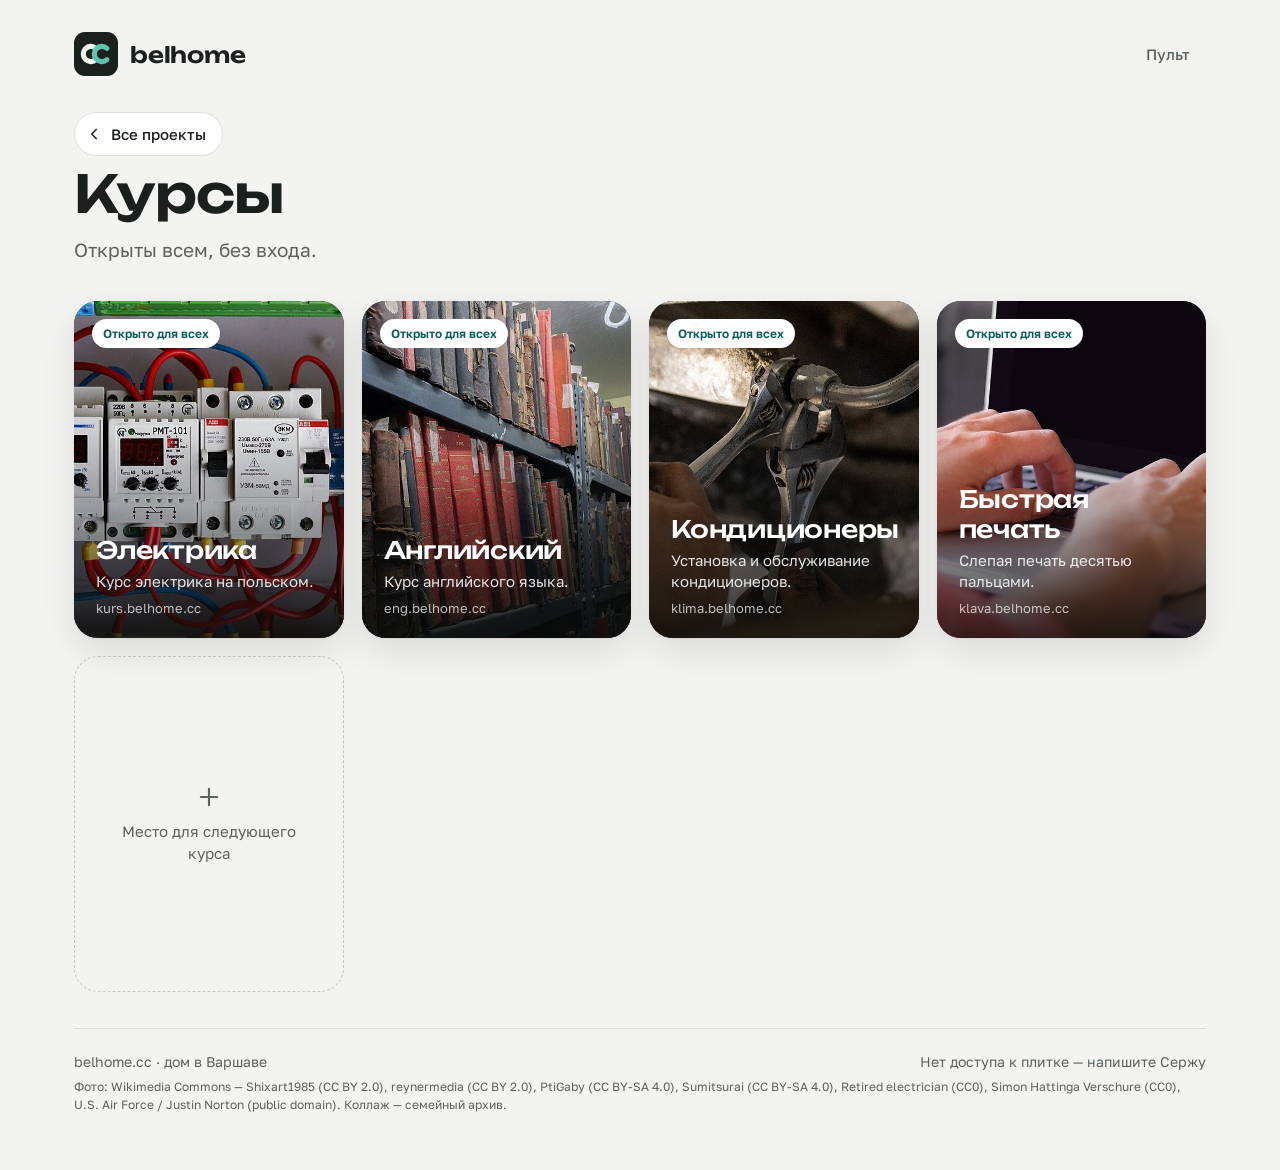
==== kursy/index.html @ 3d0e3e04 "Обновление belhome.cc из ~/infra" ====
<!doctype html><html lang="ru"><head><meta charset="utf-8"><meta name="viewport" content="width=device-width,initial-scale=1"><title>Курсы — belhome.cc</title><meta name="theme-color" content="#F3F4F1"><link rel="icon" href="../assets/brand/mark.svg" type="image/svg+xml"><link rel="icon" href="../assets/brand/favicon.ico" sizes="48x48"><link rel="apple-touch-icon" href="../assets/brand/apple-touch-icon.png"><link rel="manifest" href="../site.webmanifest"><meta name="description" content="Домашний сайт: Домовой, умный дом, курсы, семейная стена и мастерская — в одном месте."><meta property="og:type" content="website"><meta property="og:site_name" content="belhome"><meta property="og:title" content="Курсы — belhome.cc"><meta property="og:description" content="Домашний сайт: Домовой, умный дом, курсы, семейная стена и мастерская — в одном месте."><meta property="og:url" content="https://belhome.cc/kursy/"><meta property="og:locale" content="ru_RU"><meta property="og:image" content="https://belhome.cc/assets/brand/og-image.jpg"><meta property="og:image:width" content="1200"><meta property="og:image:height" content="630"><meta name="twitter:card" content="summary_large_image"><meta name="apple-mobile-web-app-title" content="belhome"><link rel="canonical" href="https://belhome.cc/kursy/"><link rel="preconnect" href="https://fonts.googleapis.com"><link rel="preconnect" href="https://fonts.gstatic.com" crossorigin><link href="https://fonts.googleapis.com/css2?family=Golos+Text:wght@400;500;600&amp;family=Unbounded:wght@500;600&amp;display=swap" rel="stylesheet"><link rel="stylesheet" href="../assets/site.css"></head><body><div class="wrap"><header class="top"><a class="brand" href="../"><svg width="44" height="44" viewBox="0 0 64 64" aria-hidden="true"><rect width="64" height="64" rx="16" fill="#1B1F1D"/><path d="M31.86 23.83 A11 11 0 1 0 31.86 40.17" fill="none" stroke="#F3F4F1" stroke-width="7.5" stroke-linecap="round"/><path d="M47.86 23.83 A11 11 0 1 0 47.86 40.17" fill="none" stroke="#5FC4AE" stroke-width="7.5" stroke-linecap="round"/></svg><span>belhome</span></a><div class="actions"><a class="ghost" href="https://home.belhome.cc">Пульт</a></div></header><section class="hero"><a class="back" href="../"><svg width="18" height="18" viewBox="0 0 24 24" fill="none" stroke="currentColor" stroke-width="2" stroke-linecap="round" stroke-linejoin="round" aria-hidden="true"><path d="M15 18l-6-6 6-6"></path></svg> Все проекты</a><h1>Курсы</h1><p class="lead">Открыты всем, без входа.</p></section><section class="grid"><a class="tile" href="https://kurs.belhome.cc"><img src="../assets/photos/electric.jpg" alt="" loading="lazy"><span class="scrim" aria-hidden="true"></span><span class="pill open">Открыто для всех</span><span class="cap"><span class="n">Электрика</span><span class="d">Курс электрика на польском.</span><span class="u">kurs.belhome.cc</span></span></a><a class="tile" href="https://eng.belhome.cc"><img src="../assets/photos/english.jpg" alt="" loading="lazy"><span class="scrim" aria-hidden="true"></span><span class="pill open">Открыто для всех</span><span class="cap"><span class="n">Английский</span><span class="d">Курс английского языка.</span><span class="u">eng.belhome.cc</span></span></a><a class="tile" href="https://klima.belhome.cc"><img src="../assets/photos/aircon.jpg" alt="" loading="lazy"><span class="scrim" aria-hidden="true"></span><span class="pill open">Открыто для всех</span><span class="cap"><span class="n">Кондиционеры</span><span class="d">Установка и обслуживание кондиционеров.</span><span class="u">klima.belhome.cc</span></span></a><a class="tile" href="https://klava.belhome.cc"><img src="../assets/photos/typing.jpg" alt="" loading="lazy"><span class="scrim" aria-hidden="true"></span><span class="pill open">Открыто для всех</span><span class="cap"><span class="n">Быстрая печать</span><span class="d">Слепая печать десятью пальцами.</span><span class="u">klava.belhome.cc</span></span></a><div class="empty"><svg width="28" height="28" viewBox="0 0 24 24" fill="none" stroke="currentColor" stroke-width="1.8" stroke-linecap="round" aria-hidden="true"><path d="M12 5v14M5 12h14"></path></svg><span>Место для следующего курса</span></div></section><footer><div class="row"><span>belhome.cc · дом в Варшаве</span><span>Нет доступа к плитке — напишите Сержу</span></div><small>Фото: Wikimedia Commons — Shixart1985 (CC BY 2.0), reynermedia (CC BY 2.0), PtiGaby (CC BY-SA 4.0), Sumitsurai (CC BY-SA 4.0), Retired electrician (CC0), Simon Hattinga Verschure (CC0), U.S. Air Force / Justin Norton (public domain). Коллаж — семейный архив.</small></footer></div></body></html>
---- assets/site.css ----
*{box-sizing:border-box}
html{-webkit-text-size-adjust:100%}
body{margin:0;background:#F3F4F1;color:#1B1F1D;font-family:'Golos Text',system-ui,sans-serif;-webkit-font-smoothing:antialiased}
a{color:#0F6E68}a:hover{color:#0A4F4B}
.wrap{max-width:1180px;margin:0 auto;padding:32px 24px 56px;display:flex;flex-direction:column;gap:36px}
.top{display:flex;flex-wrap:wrap;align-items:center;justify-content:space-between;gap:16px}
.brand{display:flex;align-items:center;gap:12px;text-decoration:none;color:#1B1F1D}
.brand svg{display:block;flex:none}
.brand span{font:600 22px Unbounded,sans-serif;letter-spacing:-.01em}
.actions{display:flex;flex-wrap:wrap;align-items:center;gap:12px}
.ghost{min-height:44px;display:inline-flex;align-items:center;padding:0 16px;border-radius:999px;color:#5B625E;text-decoration:none;font-weight:500;font-size:15px}
.solid{min-height:44px;display:inline-flex;align-items:center;gap:10px;padding:0 20px;border-radius:999px;background:#1B1F1D;color:#fff;text-decoration:none;font-weight:500;font-size:15px}
.solid:hover{color:#fff;background:#2c322f}
.hero{display:flex;flex-direction:column;gap:10px;max-width:760px}
h1{margin:0 0 4px;font:600 clamp(32px,5vw,52px)/1.08 Unbounded,sans-serif;letter-spacing:-.02em}
.lead{margin:0;font-size:19px;line-height:1.5;color:#5B625E;text-wrap:balance}
.sub{margin:0;font-size:16px;line-height:1.5;color:#5B625E;text-wrap:balance}
.chips{display:flex;flex-wrap:wrap;gap:8px}
.chip{min-height:44px;padding:0 18px;border-radius:999px;font:500 15px 'Golos Text',sans-serif;cursor:pointer;background:#fff;color:#1B1F1D;border:1px solid #DDE0DA}
.chip[aria-pressed=true]{background:#1B1F1D;color:#fff;border-color:#1B1F1D}
.back{align-self:flex-start;min-height:44px;display:inline-flex;align-items:center;gap:8px;padding:0 16px 0 10px;border-radius:999px;background:#fff;border:1px solid #DDE0DA;color:#1B1F1D;font:500 15px 'Golos Text',sans-serif;text-decoration:none}
.grid{display:grid;grid-template-columns:repeat(auto-fill,minmax(260px,1fr));gap:18px}
.tile{position:relative;display:block;aspect-ratio:4/5;border-radius:24px;overflow:hidden;text-decoration:none;background:#1B1F1D;color:#fff;box-shadow:0 1px 2px rgba(27,31,29,.06),0 14px 34px rgba(27,31,29,.10);transition:transform .18s ease,box-shadow .18s ease}
.tile:hover{transform:translateY(-3px);box-shadow:0 2px 4px rgba(27,31,29,.08),0 20px 44px rgba(27,31,29,.16);color:#fff}
.tile:focus-visible{outline:3px solid #0F6E68;outline-offset:3px}
.tile img{position:absolute;inset:0;width:100%;height:100%;object-fit:cover}
.tile .scrim{position:absolute;inset:0;background:linear-gradient(180deg,rgba(10,12,11,0) 38%,rgba(10,12,11,.82) 100%)}
.pill{position:absolute;top:18px;left:18px;font-size:12px;font-weight:600;padding:7px 11px;border-radius:999px;white-space:nowrap}
.pill.open{background:#fff;color:#0B5A55}
.pill.google{background:rgba(20,22,21,.72);color:#fff;border:1px solid rgba(255,255,255,.28)}
.pill.own{background:rgba(20,22,21,.72);color:#fff;border:1px solid rgba(255,255,255,.28)}
.pill.home{background:#F6EAD9;color:#7A3E06}
.pill.soon{background:#F2EADB;color:#4A3F2E}
.cap{position:absolute;left:22px;right:22px;bottom:22px;display:flex;flex-direction:column;gap:6px}
.cap .n{font:500 24px Unbounded,sans-serif;letter-spacing:-.01em}
.cap .d{font-size:15px;line-height:1.4;color:rgba(255,255,255,.88)}
.cap .u{font-size:13px;color:rgba(255,255,255,.72);margin-top:2px}
.cap .c{align-self:flex-start;margin-top:8px;display:inline-flex;align-items:center;gap:6px;padding:7px 12px;border-radius:999px;background:rgba(255,255,255,.16);border:1px solid rgba(255,255,255,.35);font-size:13px;font-weight:500}
.empty{aspect-ratio:4/5;border-radius:24px;border:1.5px dashed #C2C7BF;display:flex;flex-direction:column;align-items:center;justify-content:center;gap:10px;padding:24px;text-align:center;color:#5B625E;font-size:15px;line-height:1.45}
.tile[hidden],.empty[hidden]{display:none}
footer{display:flex;flex-direction:column;gap:8px;padding-top:24px;border-top:1px solid #DDE0DA;color:#5B625E;font-size:14px}
footer .row{display:flex;flex-wrap:wrap;justify-content:space-between;gap:12px}
footer small{font-size:12px;line-height:1.5}
@media (prefers-reduced-motion:reduce){.tile{transition:none}.tile:hover{transform:none}}
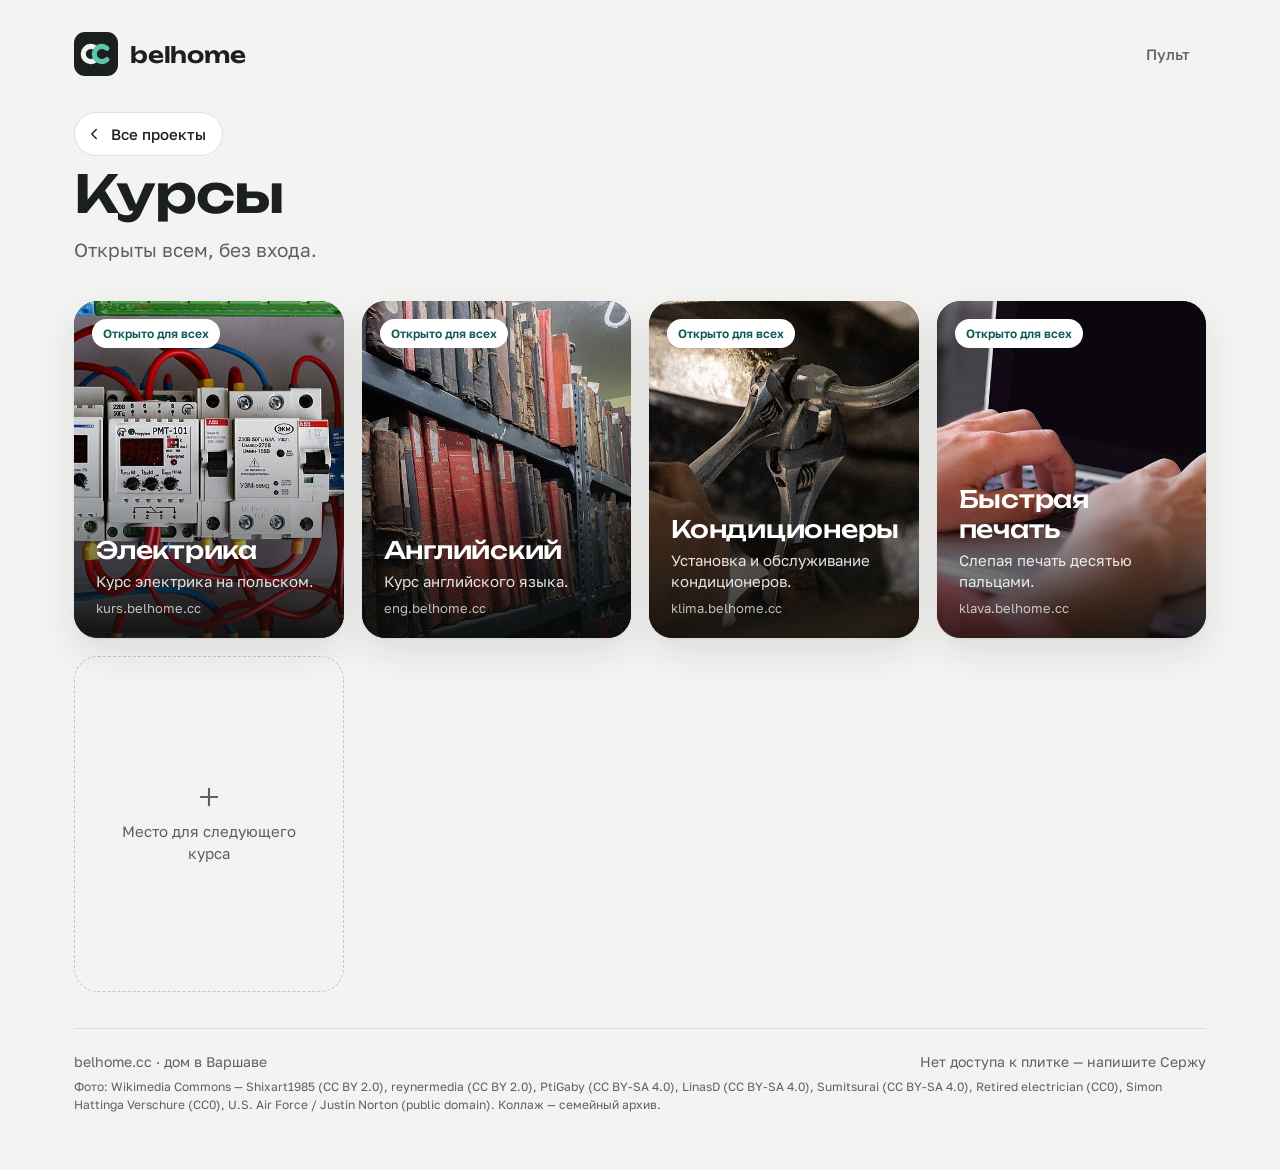
==== commit ea09f2c1: "Обновление belhome.cc из ~/infra" ====
--- a/kursy/index.html
+++ b/kursy/index.html
@@ -1 +1 @@
-<!doctype html><html lang="ru"><head><meta charset="utf-8"><meta name="viewport" content="width=device-width,initial-scale=1"><title>Курсы — belhome.cc</title><meta name="theme-color" content="#F3F4F1"><link rel="icon" href="../assets/brand/mark.svg" type="image/svg+xml"><link rel="icon" href="../assets/brand/favicon.ico" sizes="48x48"><link rel="apple-touch-icon" href="../assets/brand/apple-touch-icon.png"><link rel="manifest" href="../site.webmanifest"><meta name="description" content="Домашний сайт: Домовой, умный дом, курсы, семейная стена и мастерская — в одном месте."><meta property="og:type" content="website"><meta property="og:site_name" content="belhome"><meta property="og:title" content="Курсы — belhome.cc"><meta property="og:description" content="Домашний сайт: Домовой, умный дом, курсы, семейная стена и мастерская — в одном месте."><meta property="og:url" content="https://belhome.cc/kursy/"><meta property="og:locale" content="ru_RU"><meta property="og:image" content="https://belhome.cc/assets/brand/og-image.jpg"><meta property="og:image:width" content="1200"><meta property="og:image:height" content="630"><meta name="twitter:card" content="summary_large_image"><meta name="apple-mobile-web-app-title" content="belhome"><link rel="canonical" href="https://belhome.cc/kursy/"><link rel="preconnect" href="https://fonts.googleapis.com"><link rel="preconnect" href="https://fonts.gstatic.com" crossorigin><link href="https://fonts.googleapis.com/css2?family=Golos+Text:wght@400;500;600&amp;family=Unbounded:wght@500;600&amp;display=swap" rel="stylesheet"><link rel="stylesheet" href="../assets/site.css"></head><body><div class="wrap"><header class="top"><a class="brand" href="../"><svg width="44" height="44" viewBox="0 0 64 64" aria-hidden="true"><rect width="64" height="64" rx="16" fill="#1B1F1D"/><path d="M31.86 23.83 A11 11 0 1 0 31.86 40.17" fill="none" stroke="#F3F4F1" stroke-width="7.5" stroke-linecap="round"/><path d="M47.86 23.83 A11 11 0 1 0 47.86 40.17" fill="none" stroke="#5FC4AE" stroke-width="7.5" stroke-linecap="round"/></svg><span>belhome</span></a><div class="actions"><a class="ghost" href="https://home.belhome.cc">Пульт</a></div></header><section class="hero"><a class="back" href="../"><svg width="18" height="18" viewBox="0 0 24 24" fill="none" stroke="currentColor" stroke-width="2" stroke-linecap="round" stroke-linejoin="round" aria-hidden="true"><path d="M15 18l-6-6 6-6"></path></svg> Все проекты</a><h1>Курсы</h1><p class="lead">Открыты всем, без входа.</p></section><section class="grid"><a class="tile" href="https://kurs.belhome.cc"><img src="../assets/photos/electric.jpg" alt="" loading="lazy"><span class="scrim" aria-hidden="true"></span><span class="pill open">Открыто для всех</span><span class="cap"><span class="n">Электрика</span><span class="d">Курс электрика на польском.</span><span class="u">kurs.belhome.cc</span></span></a><a class="tile" href="https://eng.belhome.cc"><img src="../assets/photos/english.jpg" alt="" loading="lazy"><span class="scrim" aria-hidden="true"></span><span class="pill open">Открыто для всех</span><span class="cap"><span class="n">Английский</span><span class="d">Курс английского языка.</span><span class="u">eng.belhome.cc</span></span></a><a class="tile" href="https://klima.belhome.cc"><img src="../assets/photos/aircon.jpg" alt="" loading="lazy"><span class="scrim" aria-hidden="true"></span><span class="pill open">Открыто для всех</span><span class="cap"><span class="n">Кондиционеры</span><span class="d">Установка и обслуживание кондиционеров.</span><span class="u">klima.belhome.cc</span></span></a><a class="tile" href="https://klava.belhome.cc"><img src="../assets/photos/typing.jpg" alt="" loading="lazy"><span class="scrim" aria-hidden="true"></span><span class="pill open">Открыто для всех</span><span class="cap"><span class="n">Быстрая печать</span><span class="d">Слепая печать десятью пальцами.</span><span class="u">klava.belhome.cc</span></span></a><div class="empty"><svg width="28" height="28" viewBox="0 0 24 24" fill="none" stroke="currentColor" stroke-width="1.8" stroke-linecap="round" aria-hidden="true"><path d="M12 5v14M5 12h14"></path></svg><span>Место для следующего курса</span></div></section><footer><div class="row"><span>belhome.cc · дом в Варшаве</span><span>Нет доступа к плитке — напишите Сержу</span></div><small>Фото: Wikimedia Commons — Shixart1985 (CC BY 2.0), reynermedia (CC BY 2.0), PtiGaby (CC BY-SA 4.0), Sumitsurai (CC BY-SA 4.0), Retired electrician (CC0), Simon Hattinga Verschure (CC0), U.S. Air Force / Justin Norton (public domain). Коллаж — семейный архив.</small></footer></div></body></html>+<!doctype html><html lang="ru"><head><meta charset="utf-8"><meta name="viewport" content="width=device-width,initial-scale=1"><title>Курсы — belhome.cc</title><meta name="theme-color" content="#F3F4F1"><link rel="icon" href="../assets/brand/mark.svg" type="image/svg+xml"><link rel="icon" href="../assets/brand/favicon.ico" sizes="48x48"><link rel="apple-touch-icon" href="../assets/brand/apple-touch-icon.png"><link rel="manifest" href="../site.webmanifest"><meta name="description" content="Домашний сайт: Домовой, умный дом, курсы, семейная стена и мастерская — в одном месте."><meta property="og:type" content="website"><meta property="og:site_name" content="belhome"><meta property="og:title" content="Курсы — belhome.cc"><meta property="og:description" content="Домашний сайт: Домовой, умный дом, курсы, семейная стена и мастерская — в одном месте."><meta property="og:url" content="https://belhome.cc/kursy/"><meta property="og:locale" content="ru_RU"><meta property="og:image" content="https://belhome.cc/assets/brand/og-image.jpg"><meta property="og:image:width" content="1200"><meta property="og:image:height" content="630"><meta name="twitter:card" content="summary_large_image"><meta name="apple-mobile-web-app-title" content="belhome"><link rel="canonical" href="https://belhome.cc/kursy/"><link rel="preconnect" href="https://fonts.googleapis.com"><link rel="preconnect" href="https://fonts.gstatic.com" crossorigin><link href="https://fonts.googleapis.com/css2?family=Golos+Text:wght@400;500;600&amp;family=Unbounded:wght@500;600&amp;display=swap" rel="stylesheet"><link rel="stylesheet" href="../assets/site.css"></head><body><div class="wrap"><header class="top"><a class="brand" href="../"><svg width="44" height="44" viewBox="0 0 64 64" aria-hidden="true"><rect width="64" height="64" rx="16" fill="#1B1F1D"/><path d="M31.86 23.83 A11 11 0 1 0 31.86 40.17" fill="none" stroke="#F3F4F1" stroke-width="7.5" stroke-linecap="round"/><path d="M47.86 23.83 A11 11 0 1 0 47.86 40.17" fill="none" stroke="#5FC4AE" stroke-width="7.5" stroke-linecap="round"/></svg><span>belhome</span></a><div class="actions"><a class="ghost" href="https://home.belhome.cc">Пульт</a></div></header><section class="hero"><a class="back" href="../"><svg width="18" height="18" viewBox="0 0 24 24" fill="none" stroke="currentColor" stroke-width="2" stroke-linecap="round" stroke-linejoin="round" aria-hidden="true"><path d="M15 18l-6-6 6-6"></path></svg> Все проекты</a><h1>Курсы</h1><p class="lead">Открыты всем, без входа.</p></section><section class="grid"><a class="tile" href="https://kurs.belhome.cc"><img src="../assets/photos/electric.jpg" alt="" loading="lazy"><span class="scrim" aria-hidden="true"></span><span class="pill open">Открыто для всех</span><span class="cap"><span class="n">Электрика</span><span class="d">Курс электрика на польском.</span><span class="u">kurs.belhome.cc</span></span></a><a class="tile" href="https://eng.belhome.cc"><img src="../assets/photos/english.jpg" alt="" loading="lazy"><span class="scrim" aria-hidden="true"></span><span class="pill open">Открыто для всех</span><span class="cap"><span class="n">Английский</span><span class="d">Курс английского языка.</span><span class="u">eng.belhome.cc</span></span></a><a class="tile" href="https://klima.belhome.cc"><img src="../assets/photos/aircon.jpg" alt="" loading="lazy"><span class="scrim" aria-hidden="true"></span><span class="pill open">Открыто для всех</span><span class="cap"><span class="n">Кондиционеры</span><span class="d">Установка и обслуживание кондиционеров.</span><span class="u">klima.belhome.cc</span></span></a><a class="tile" href="https://klava.belhome.cc"><img src="../assets/photos/typing.jpg" alt="" loading="lazy"><span class="scrim" aria-hidden="true"></span><span class="pill open">Открыто для всех</span><span class="cap"><span class="n">Быстрая печать</span><span class="d">Слепая печать десятью пальцами.</span><span class="u">klava.belhome.cc</span></span></a><div class="empty"><svg width="28" height="28" viewBox="0 0 24 24" fill="none" stroke="currentColor" stroke-width="1.8" stroke-linecap="round" aria-hidden="true"><path d="M12 5v14M5 12h14"></path></svg><span>Место для следующего курса</span></div></section><footer><div class="row"><span>belhome.cc · дом в Варшаве</span><span>Нет доступа к плитке — напишите Сержу</span></div><small>Фото: Wikimedia Commons — Shixart1985 (CC BY 2.0), reynermedia (CC BY 2.0), PtiGaby (CC BY-SA 4.0), LinasD (CC BY-SA 4.0), Sumitsurai (CC BY-SA 4.0), Retired electrician (CC0), Simon Hattinga Verschure (CC0), U.S. Air Force / Justin Norton (public domain). Коллаж — семейный архив.</small></footer></div></body></html>
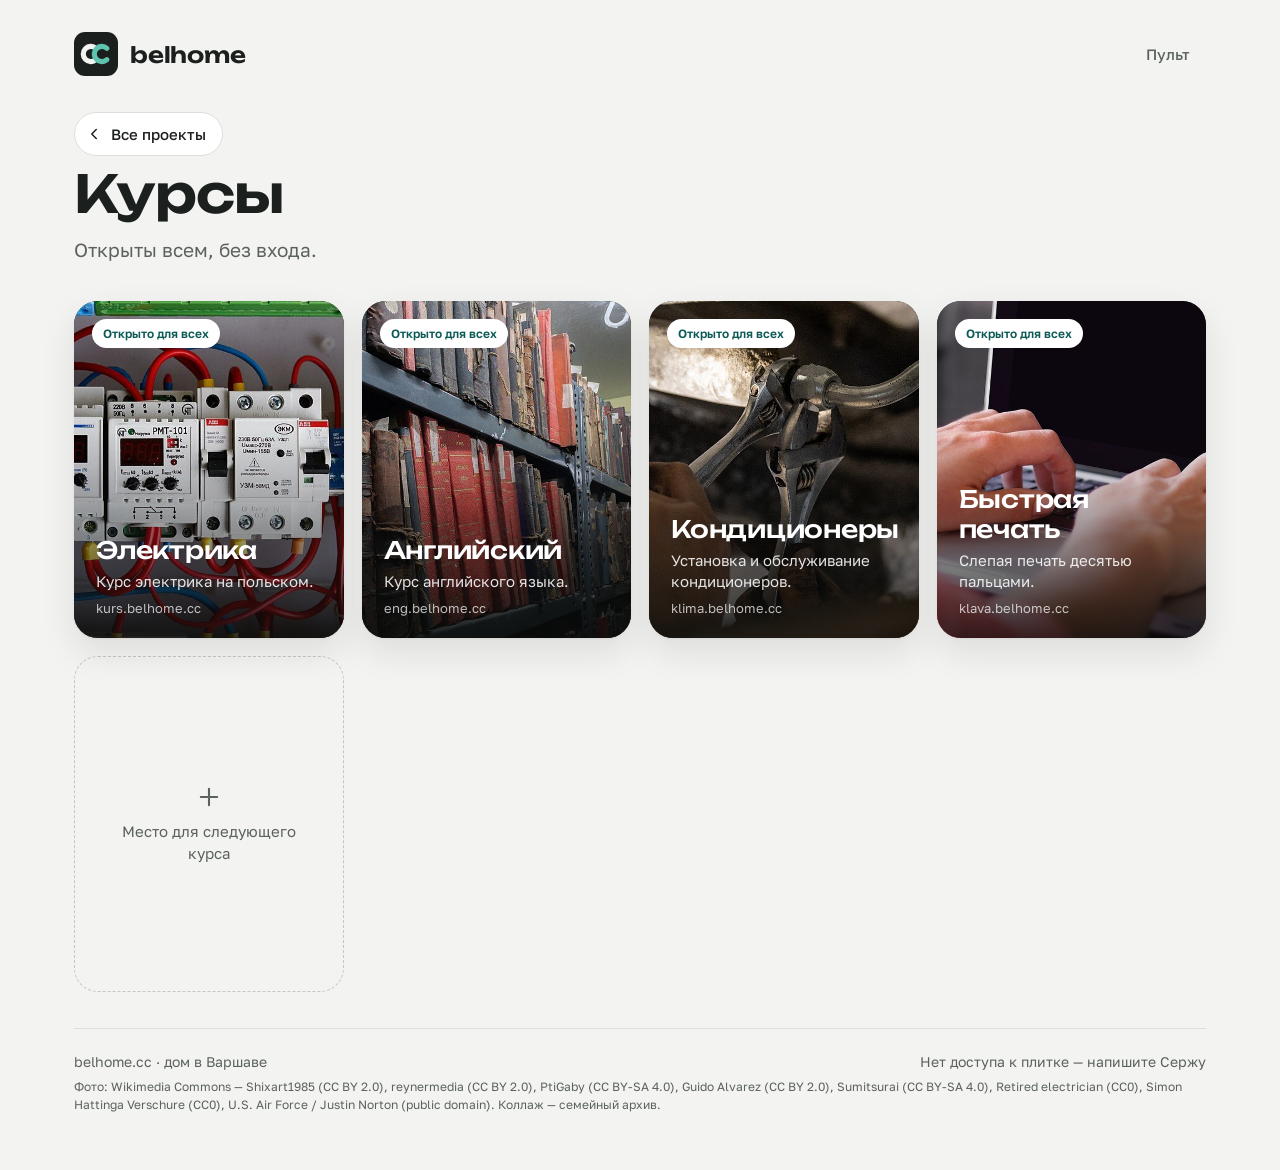
==== commit cde22fbf: "Обновление belhome.cc из ~/infra" ====
--- a/kursy/index.html
+++ b/kursy/index.html
@@ -1 +1 @@
-<!doctype html><html lang="ru"><head><meta charset="utf-8"><meta name="viewport" content="width=device-width,initial-scale=1"><title>Курсы — belhome.cc</title><meta name="theme-color" content="#F3F4F1"><link rel="icon" href="../assets/brand/mark.svg" type="image/svg+xml"><link rel="icon" href="../assets/brand/favicon.ico" sizes="48x48"><link rel="apple-touch-icon" href="../assets/brand/apple-touch-icon.png"><link rel="manifest" href="../site.webmanifest"><meta name="description" content="Домашний сайт: Домовой, умный дом, курсы, семейная стена и мастерская — в одном месте."><meta property="og:type" content="website"><meta property="og:site_name" content="belhome"><meta property="og:title" content="Курсы — belhome.cc"><meta property="og:description" content="Домашний сайт: Домовой, умный дом, курсы, семейная стена и мастерская — в одном месте."><meta property="og:url" content="https://belhome.cc/kursy/"><meta property="og:locale" content="ru_RU"><meta property="og:image" content="https://belhome.cc/assets/brand/og-image.jpg"><meta property="og:image:width" content="1200"><meta property="og:image:height" content="630"><meta name="twitter:card" content="summary_large_image"><meta name="apple-mobile-web-app-title" content="belhome"><link rel="canonical" href="https://belhome.cc/kursy/"><link rel="preconnect" href="https://fonts.googleapis.com"><link rel="preconnect" href="https://fonts.gstatic.com" crossorigin><link href="https://fonts.googleapis.com/css2?family=Golos+Text:wght@400;500;600&amp;family=Unbounded:wght@500;600&amp;display=swap" rel="stylesheet"><link rel="stylesheet" href="../assets/site.css"></head><body><div class="wrap"><header class="top"><a class="brand" href="../"><svg width="44" height="44" viewBox="0 0 64 64" aria-hidden="true"><rect width="64" height="64" rx="16" fill="#1B1F1D"/><path d="M31.86 23.83 A11 11 0 1 0 31.86 40.17" fill="none" stroke="#F3F4F1" stroke-width="7.5" stroke-linecap="round"/><path d="M47.86 23.83 A11 11 0 1 0 47.86 40.17" fill="none" stroke="#5FC4AE" stroke-width="7.5" stroke-linecap="round"/></svg><span>belhome</span></a><div class="actions"><a class="ghost" href="https://home.belhome.cc">Пульт</a></div></header><section class="hero"><a class="back" href="../"><svg width="18" height="18" viewBox="0 0 24 24" fill="none" stroke="currentColor" stroke-width="2" stroke-linecap="round" stroke-linejoin="round" aria-hidden="true"><path d="M15 18l-6-6 6-6"></path></svg> Все проекты</a><h1>Курсы</h1><p class="lead">Открыты всем, без входа.</p></section><section class="grid"><a class="tile" href="https://kurs.belhome.cc"><img src="../assets/photos/electric.jpg" alt="" loading="lazy"><span class="scrim" aria-hidden="true"></span><span class="pill open">Открыто для всех</span><span class="cap"><span class="n">Электрика</span><span class="d">Курс электрика на польском.</span><span class="u">kurs.belhome.cc</span></span></a><a class="tile" href="https://eng.belhome.cc"><img src="../assets/photos/english.jpg" alt="" loading="lazy"><span class="scrim" aria-hidden="true"></span><span class="pill open">Открыто для всех</span><span class="cap"><span class="n">Английский</span><span class="d">Курс английского языка.</span><span class="u">eng.belhome.cc</span></span></a><a class="tile" href="https://klima.belhome.cc"><img src="../assets/photos/aircon.jpg" alt="" loading="lazy"><span class="scrim" aria-hidden="true"></span><span class="pill open">Открыто для всех</span><span class="cap"><span class="n">Кондиционеры</span><span class="d">Установка и обслуживание кондиционеров.</span><span class="u">klima.belhome.cc</span></span></a><a class="tile" href="https://klava.belhome.cc"><img src="../assets/photos/typing.jpg" alt="" loading="lazy"><span class="scrim" aria-hidden="true"></span><span class="pill open">Открыто для всех</span><span class="cap"><span class="n">Быстрая печать</span><span class="d">Слепая печать десятью пальцами.</span><span class="u">klava.belhome.cc</span></span></a><div class="empty"><svg width="28" height="28" viewBox="0 0 24 24" fill="none" stroke="currentColor" stroke-width="1.8" stroke-linecap="round" aria-hidden="true"><path d="M12 5v14M5 12h14"></path></svg><span>Место для следующего курса</span></div></section><footer><div class="row"><span>belhome.cc · дом в Варшаве</span><span>Нет доступа к плитке — напишите Сержу</span></div><small>Фото: Wikimedia Commons — Shixart1985 (CC BY 2.0), reynermedia (CC BY 2.0), PtiGaby (CC BY-SA 4.0), LinasD (CC BY-SA 4.0), Sumitsurai (CC BY-SA 4.0), Retired electrician (CC0), Simon Hattinga Verschure (CC0), U.S. Air Force / Justin Norton (public domain). Коллаж — семейный архив.</small></footer></div></body></html>+<!doctype html><html lang="ru"><head><meta charset="utf-8"><meta name="viewport" content="width=device-width,initial-scale=1"><title>Курсы — belhome.cc</title><meta name="theme-color" content="#F3F4F1"><link rel="icon" href="../assets/brand/mark.svg" type="image/svg+xml"><link rel="icon" href="../assets/brand/favicon.ico" sizes="48x48"><link rel="apple-touch-icon" href="../assets/brand/apple-touch-icon.png"><link rel="manifest" href="../site.webmanifest"><meta name="description" content="Домашний сайт: Домовой, умный дом, курсы, семейная стена и мастерская — в одном месте."><meta property="og:type" content="website"><meta property="og:site_name" content="belhome"><meta property="og:title" content="Курсы — belhome.cc"><meta property="og:description" content="Домашний сайт: Домовой, умный дом, курсы, семейная стена и мастерская — в одном месте."><meta property="og:url" content="https://belhome.cc/kursy/"><meta property="og:locale" content="ru_RU"><meta property="og:image" content="https://belhome.cc/assets/brand/og-image.jpg"><meta property="og:image:width" content="1200"><meta property="og:image:height" content="630"><meta name="twitter:card" content="summary_large_image"><meta name="apple-mobile-web-app-title" content="belhome"><link rel="canonical" href="https://belhome.cc/kursy/"><link rel="preconnect" href="https://fonts.googleapis.com"><link rel="preconnect" href="https://fonts.gstatic.com" crossorigin><link href="https://fonts.googleapis.com/css2?family=Golos+Text:wght@400;500;600&amp;family=Unbounded:wght@500;600&amp;display=swap" rel="stylesheet"><link rel="stylesheet" href="../assets/site.css"></head><body><div class="wrap"><header class="top"><a class="brand" href="../"><svg width="44" height="44" viewBox="0 0 64 64" aria-hidden="true"><rect width="64" height="64" rx="16" fill="#1B1F1D"/><path d="M31.86 23.83 A11 11 0 1 0 31.86 40.17" fill="none" stroke="#F3F4F1" stroke-width="7.5" stroke-linecap="round"/><path d="M47.86 23.83 A11 11 0 1 0 47.86 40.17" fill="none" stroke="#5FC4AE" stroke-width="7.5" stroke-linecap="round"/></svg><span>belhome</span></a><div class="actions"><a class="ghost" href="https://home.belhome.cc">Пульт</a></div></header><section class="hero"><a class="back" href="../"><svg width="18" height="18" viewBox="0 0 24 24" fill="none" stroke="currentColor" stroke-width="2" stroke-linecap="round" stroke-linejoin="round" aria-hidden="true"><path d="M15 18l-6-6 6-6"></path></svg> Все проекты</a><h1>Курсы</h1><p class="lead">Открыты всем, без входа.</p></section><section class="grid"><a class="tile" href="https://kurs.belhome.cc"><img src="../assets/photos/electric.jpg" alt="" loading="lazy"><span class="scrim" aria-hidden="true"></span><span class="pill open">Открыто для всех</span><span class="cap"><span class="n">Электрика</span><span class="d">Курс электрика на польском.</span><span class="u">kurs.belhome.cc</span></span></a><a class="tile" href="https://eng.belhome.cc"><img src="../assets/photos/english.jpg" alt="" loading="lazy"><span class="scrim" aria-hidden="true"></span><span class="pill open">Открыто для всех</span><span class="cap"><span class="n">Английский</span><span class="d">Курс английского языка.</span><span class="u">eng.belhome.cc</span></span></a><a class="tile" href="https://klima.belhome.cc"><img src="../assets/photos/aircon.jpg" alt="" loading="lazy"><span class="scrim" aria-hidden="true"></span><span class="pill open">Открыто для всех</span><span class="cap"><span class="n">Кондиционеры</span><span class="d">Установка и обслуживание кондиционеров.</span><span class="u">klima.belhome.cc</span></span></a><a class="tile" href="https://klava.belhome.cc"><img src="../assets/photos/typing.jpg" alt="" loading="lazy"><span class="scrim" aria-hidden="true"></span><span class="pill open">Открыто для всех</span><span class="cap"><span class="n">Быстрая печать</span><span class="d">Слепая печать десятью пальцами.</span><span class="u">klava.belhome.cc</span></span></a><div class="empty"><svg width="28" height="28" viewBox="0 0 24 24" fill="none" stroke="currentColor" stroke-width="1.8" stroke-linecap="round" aria-hidden="true"><path d="M12 5v14M5 12h14"></path></svg><span>Место для следующего курса</span></div></section><footer><div class="row"><span>belhome.cc · дом в Варшаве</span><span>Нет доступа к плитке — напишите Сержу</span></div><small>Фото: Wikimedia Commons — Shixart1985 (CC BY 2.0), reynermedia (CC BY 2.0), PtiGaby (CC BY-SA 4.0), Guido Alvarez (CC BY 2.0), Sumitsurai (CC BY-SA 4.0), Retired electrician (CC0), Simon Hattinga Verschure (CC0), U.S. Air Force / Justin Norton (public domain). Коллаж — семейный архив.</small></footer></div></body></html>
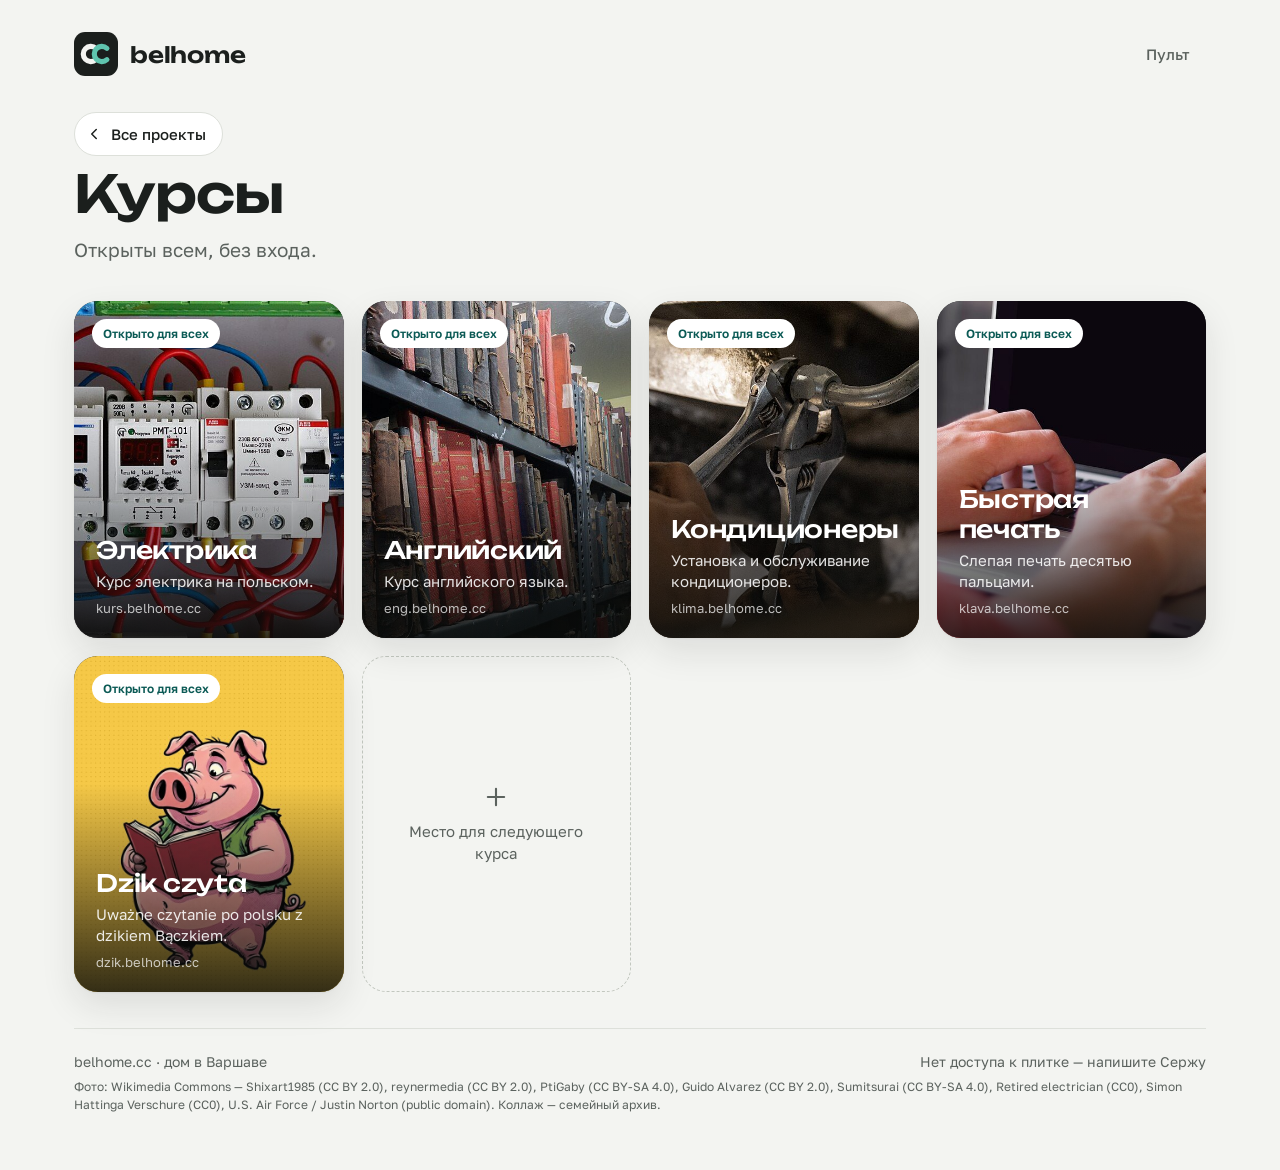
==== commit 6ad39d38: "Обновление belhome.cc из ~/infra" ====
--- a/kursy/index.html
+++ b/kursy/index.html
@@ -1 +1 @@
-<!doctype html><html lang="ru"><head><meta charset="utf-8"><meta name="viewport" content="width=device-width,initial-scale=1"><title>Курсы — belhome.cc</title><meta name="theme-color" content="#F3F4F1"><link rel="icon" href="../assets/brand/mark.svg" type="image/svg+xml"><link rel="icon" href="../assets/brand/favicon.ico" sizes="48x48"><link rel="apple-touch-icon" href="../assets/brand/apple-touch-icon.png"><link rel="manifest" href="../site.webmanifest"><meta name="description" content="Домашний сайт: Домовой, умный дом, курсы, семейная стена и мастерская — в одном месте."><meta property="og:type" content="website"><meta property="og:site_name" content="belhome"><meta property="og:title" content="Курсы — belhome.cc"><meta property="og:description" content="Домашний сайт: Домовой, умный дом, курсы, семейная стена и мастерская — в одном месте."><meta property="og:url" content="https://belhome.cc/kursy/"><meta property="og:locale" content="ru_RU"><meta property="og:image" content="https://belhome.cc/assets/brand/og-image.jpg"><meta property="og:image:width" content="1200"><meta property="og:image:height" content="630"><meta name="twitter:card" content="summary_large_image"><meta name="apple-mobile-web-app-title" content="belhome"><link rel="canonical" href="https://belhome.cc/kursy/"><link rel="preconnect" href="https://fonts.googleapis.com"><link rel="preconnect" href="https://fonts.gstatic.com" crossorigin><link href="https://fonts.googleapis.com/css2?family=Golos+Text:wght@400;500;600&amp;family=Unbounded:wght@500;600&amp;display=swap" rel="stylesheet"><link rel="stylesheet" href="../assets/site.css"></head><body><div class="wrap"><header class="top"><a class="brand" href="../"><svg width="44" height="44" viewBox="0 0 64 64" aria-hidden="true"><rect width="64" height="64" rx="16" fill="#1B1F1D"/><path d="M31.86 23.83 A11 11 0 1 0 31.86 40.17" fill="none" stroke="#F3F4F1" stroke-width="7.5" stroke-linecap="round"/><path d="M47.86 23.83 A11 11 0 1 0 47.86 40.17" fill="none" stroke="#5FC4AE" stroke-width="7.5" stroke-linecap="round"/></svg><span>belhome</span></a><div class="actions"><a class="ghost" href="https://home.belhome.cc">Пульт</a></div></header><section class="hero"><a class="back" href="../"><svg width="18" height="18" viewBox="0 0 24 24" fill="none" stroke="currentColor" stroke-width="2" stroke-linecap="round" stroke-linejoin="round" aria-hidden="true"><path d="M15 18l-6-6 6-6"></path></svg> Все проекты</a><h1>Курсы</h1><p class="lead">Открыты всем, без входа.</p></section><section class="grid"><a class="tile" href="https://kurs.belhome.cc"><img src="../assets/photos/electric.jpg" alt="" loading="lazy"><span class="scrim" aria-hidden="true"></span><span class="pill open">Открыто для всех</span><span class="cap"><span class="n">Электрика</span><span class="d">Курс электрика на польском.</span><span class="u">kurs.belhome.cc</span></span></a><a class="tile" href="https://eng.belhome.cc"><img src="../assets/photos/english.jpg" alt="" loading="lazy"><span class="scrim" aria-hidden="true"></span><span class="pill open">Открыто для всех</span><span class="cap"><span class="n">Английский</span><span class="d">Курс английского языка.</span><span class="u">eng.belhome.cc</span></span></a><a class="tile" href="https://klima.belhome.cc"><img src="../assets/photos/aircon.jpg" alt="" loading="lazy"><span class="scrim" aria-hidden="true"></span><span class="pill open">Открыто для всех</span><span class="cap"><span class="n">Кондиционеры</span><span class="d">Установка и обслуживание кондиционеров.</span><span class="u">klima.belhome.cc</span></span></a><a class="tile" href="https://klava.belhome.cc"><img src="../assets/photos/typing.jpg" alt="" loading="lazy"><span class="scrim" aria-hidden="true"></span><span class="pill open">Открыто для всех</span><span class="cap"><span class="n">Быстрая печать</span><span class="d">Слепая печать десятью пальцами.</span><span class="u">klava.belhome.cc</span></span></a><div class="empty"><svg width="28" height="28" viewBox="0 0 24 24" fill="none" stroke="currentColor" stroke-width="1.8" stroke-linecap="round" aria-hidden="true"><path d="M12 5v14M5 12h14"></path></svg><span>Место для следующего курса</span></div></section><footer><div class="row"><span>belhome.cc · дом в Варшаве</span><span>Нет доступа к плитке — напишите Сержу</span></div><small>Фото: Wikimedia Commons — Shixart1985 (CC BY 2.0), reynermedia (CC BY 2.0), PtiGaby (CC BY-SA 4.0), Guido Alvarez (CC BY 2.0), Sumitsurai (CC BY-SA 4.0), Retired electrician (CC0), Simon Hattinga Verschure (CC0), U.S. Air Force / Justin Norton (public domain). Коллаж — семейный архив.</small></footer></div></body></html>+<!doctype html><html lang="ru"><head><meta charset="utf-8"><meta name="viewport" content="width=device-width,initial-scale=1"><title>Курсы — belhome.cc</title><meta name="theme-color" content="#F3F4F1"><link rel="icon" href="../assets/brand/mark.svg" type="image/svg+xml"><link rel="icon" href="../assets/brand/favicon.ico" sizes="48x48"><link rel="apple-touch-icon" href="../assets/brand/apple-touch-icon.png"><link rel="manifest" href="../site.webmanifest"><meta name="description" content="Домашний сайт: Домовой, умный дом, курсы, семейная стена и мастерская — в одном месте."><meta property="og:type" content="website"><meta property="og:site_name" content="belhome"><meta property="og:title" content="Курсы — belhome.cc"><meta property="og:description" content="Домашний сайт: Домовой, умный дом, курсы, семейная стена и мастерская — в одном месте."><meta property="og:url" content="https://belhome.cc/kursy/"><meta property="og:locale" content="ru_RU"><meta property="og:image" content="https://belhome.cc/assets/brand/og-image.jpg"><meta property="og:image:width" content="1200"><meta property="og:image:height" content="630"><meta name="twitter:card" content="summary_large_image"><meta name="apple-mobile-web-app-title" content="belhome"><link rel="canonical" href="https://belhome.cc/kursy/"><link rel="preconnect" href="https://fonts.googleapis.com"><link rel="preconnect" href="https://fonts.gstatic.com" crossorigin><link href="https://fonts.googleapis.com/css2?family=Golos+Text:wght@400;500;600&amp;family=Unbounded:wght@500;600&amp;display=swap" rel="stylesheet"><link rel="stylesheet" href="../assets/site.css"></head><body><div class="wrap"><header class="top"><a class="brand" href="../"><svg width="44" height="44" viewBox="0 0 64 64" aria-hidden="true"><rect width="64" height="64" rx="16" fill="#1B1F1D"/><path d="M31.86 23.83 A11 11 0 1 0 31.86 40.17" fill="none" stroke="#F3F4F1" stroke-width="7.5" stroke-linecap="round"/><path d="M47.86 23.83 A11 11 0 1 0 47.86 40.17" fill="none" stroke="#5FC4AE" stroke-width="7.5" stroke-linecap="round"/></svg><span>belhome</span></a><div class="actions"><a class="ghost" href="https://home.belhome.cc">Пульт</a></div></header><section class="hero"><a class="back" href="../"><svg width="18" height="18" viewBox="0 0 24 24" fill="none" stroke="currentColor" stroke-width="2" stroke-linecap="round" stroke-linejoin="round" aria-hidden="true"><path d="M15 18l-6-6 6-6"></path></svg> Все проекты</a><h1>Курсы</h1><p class="lead">Открыты всем, без входа.</p></section><section class="grid"><a class="tile" href="https://kurs.belhome.cc"><img src="../assets/photos/electric.jpg" alt="" loading="lazy"><span class="scrim" aria-hidden="true"></span><span class="pill open">Открыто для всех</span><span class="cap"><span class="n">Электрика</span><span class="d">Курс электрика на польском.</span><span class="u">kurs.belhome.cc</span></span></a><a class="tile" href="https://eng.belhome.cc"><img src="../assets/photos/english.jpg" alt="" loading="lazy"><span class="scrim" aria-hidden="true"></span><span class="pill open">Открыто для всех</span><span class="cap"><span class="n">Английский</span><span class="d">Курс английского языка.</span><span class="u">eng.belhome.cc</span></span></a><a class="tile" href="https://klima.belhome.cc"><img src="../assets/photos/aircon.jpg" alt="" loading="lazy"><span class="scrim" aria-hidden="true"></span><span class="pill open">Открыто для всех</span><span class="cap"><span class="n">Кондиционеры</span><span class="d">Установка и обслуживание кондиционеров.</span><span class="u">klima.belhome.cc</span></span></a><a class="tile" href="https://klava.belhome.cc"><img src="../assets/photos/typing.jpg" alt="" loading="lazy"><span class="scrim" aria-hidden="true"></span><span class="pill open">Открыто для всех</span><span class="cap"><span class="n">Быстрая печать</span><span class="d">Слепая печать десятью пальцами.</span><span class="u">klava.belhome.cc</span></span></a><a class="tile" href="https://dzik.belhome.cc"><img src="../assets/photos/dzik.jpg" alt="" loading="lazy"><span class="scrim" aria-hidden="true"></span><span class="pill open">Открыто для всех</span><span class="cap"><span class="n">Dzik czyta</span><span class="d">Uważne czytanie po polsku z dzikiem Bączkiem.</span><span class="u">dzik.belhome.cc</span></span></a><div class="empty"><svg width="28" height="28" viewBox="0 0 24 24" fill="none" stroke="currentColor" stroke-width="1.8" stroke-linecap="round" aria-hidden="true"><path d="M12 5v14M5 12h14"></path></svg><span>Место для следующего курса</span></div></section><footer><div class="row"><span>belhome.cc · дом в Варшаве</span><span>Нет доступа к плитке — напишите Сержу</span></div><small>Фото: Wikimedia Commons — Shixart1985 (CC BY 2.0), reynermedia (CC BY 2.0), PtiGaby (CC BY-SA 4.0), Guido Alvarez (CC BY 2.0), Sumitsurai (CC BY-SA 4.0), Retired electrician (CC0), Simon Hattinga Verschure (CC0), U.S. Air Force / Justin Norton (public domain). Коллаж — семейный архив.</small></footer></div></body></html>
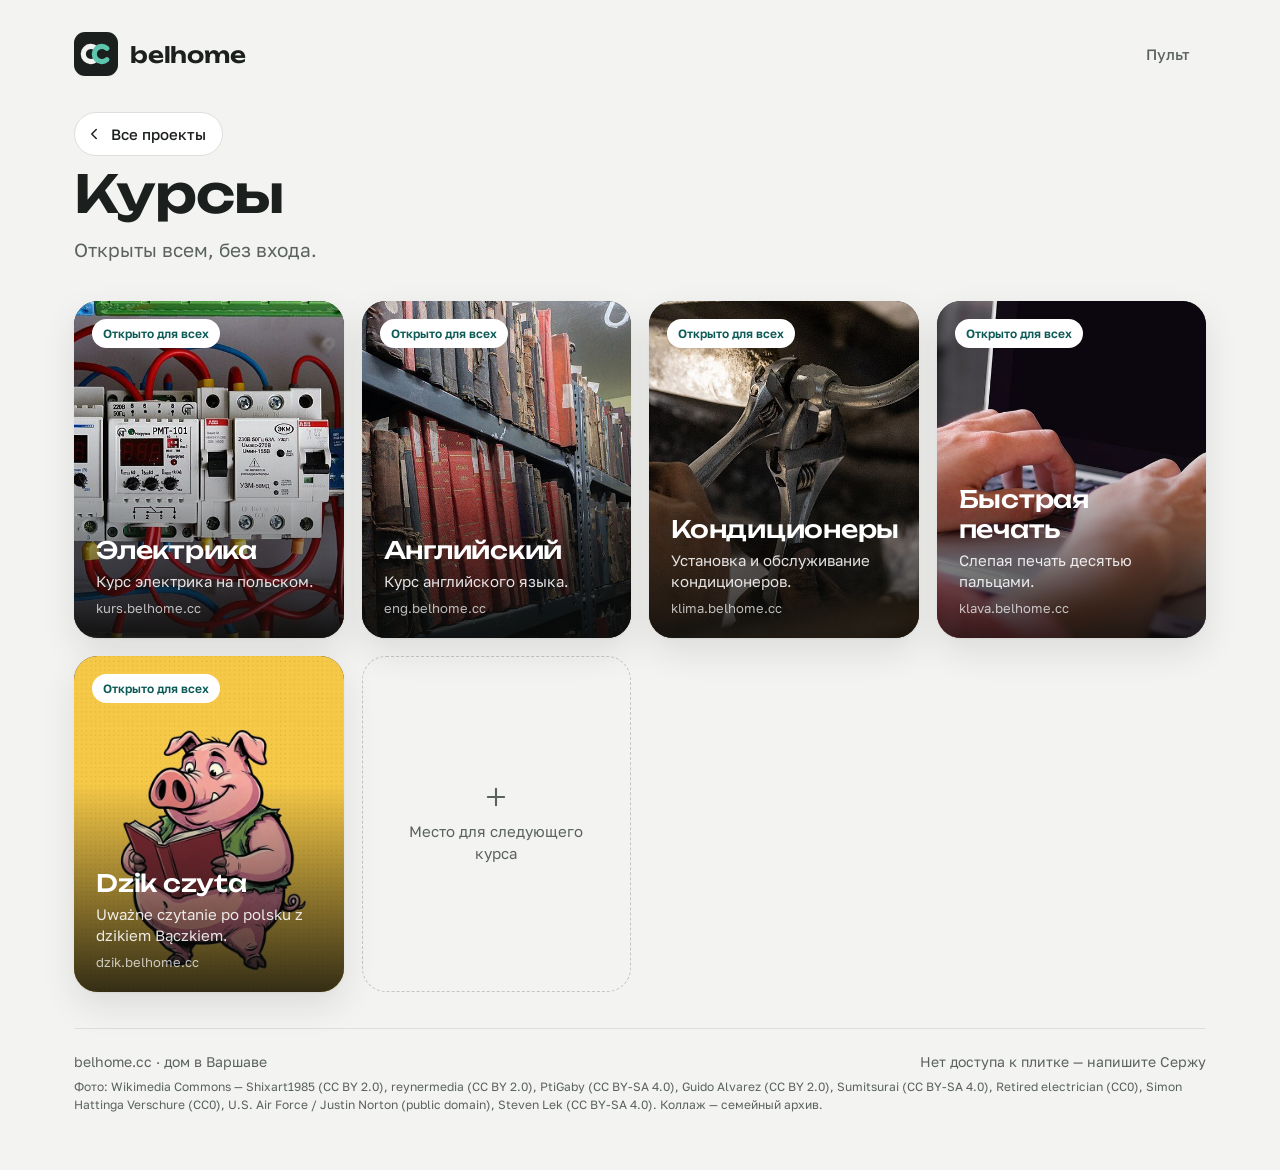
==== commit 06581c7a: "Обновление belhome.cc из ~/infra" ====
--- a/kursy/index.html
+++ b/kursy/index.html
@@ -1 +1 @@
-<!doctype html><html lang="ru"><head><meta charset="utf-8"><meta name="viewport" content="width=device-width,initial-scale=1"><title>Курсы — belhome.cc</title><meta name="theme-color" content="#F3F4F1"><link rel="icon" href="../assets/brand/mark.svg" type="image/svg+xml"><link rel="icon" href="../assets/brand/favicon.ico" sizes="48x48"><link rel="apple-touch-icon" href="../assets/brand/apple-touch-icon.png"><link rel="manifest" href="../site.webmanifest"><meta name="description" content="Домашний сайт: Домовой, умный дом, курсы, семейная стена и мастерская — в одном месте."><meta property="og:type" content="website"><meta property="og:site_name" content="belhome"><meta property="og:title" content="Курсы — belhome.cc"><meta property="og:description" content="Домашний сайт: Домовой, умный дом, курсы, семейная стена и мастерская — в одном месте."><meta property="og:url" content="https://belhome.cc/kursy/"><meta property="og:locale" content="ru_RU"><meta property="og:image" content="https://belhome.cc/assets/brand/og-image.jpg"><meta property="og:image:width" content="1200"><meta property="og:image:height" content="630"><meta name="twitter:card" content="summary_large_image"><meta name="apple-mobile-web-app-title" content="belhome"><link rel="canonical" href="https://belhome.cc/kursy/"><link rel="preconnect" href="https://fonts.googleapis.com"><link rel="preconnect" href="https://fonts.gstatic.com" crossorigin><link href="https://fonts.googleapis.com/css2?family=Golos+Text:wght@400;500;600&amp;family=Unbounded:wght@500;600&amp;display=swap" rel="stylesheet"><link rel="stylesheet" href="../assets/site.css"></head><body><div class="wrap"><header class="top"><a class="brand" href="../"><svg width="44" height="44" viewBox="0 0 64 64" aria-hidden="true"><rect width="64" height="64" rx="16" fill="#1B1F1D"/><path d="M31.86 23.83 A11 11 0 1 0 31.86 40.17" fill="none" stroke="#F3F4F1" stroke-width="7.5" stroke-linecap="round"/><path d="M47.86 23.83 A11 11 0 1 0 47.86 40.17" fill="none" stroke="#5FC4AE" stroke-width="7.5" stroke-linecap="round"/></svg><span>belhome</span></a><div class="actions"><a class="ghost" href="https://home.belhome.cc">Пульт</a></div></header><section class="hero"><a class="back" href="../"><svg width="18" height="18" viewBox="0 0 24 24" fill="none" stroke="currentColor" stroke-width="2" stroke-linecap="round" stroke-linejoin="round" aria-hidden="true"><path d="M15 18l-6-6 6-6"></path></svg> Все проекты</a><h1>Курсы</h1><p class="lead">Открыты всем, без входа.</p></section><section class="grid"><a class="tile" href="https://kurs.belhome.cc"><img src="../assets/photos/electric.jpg" alt="" loading="lazy"><span class="scrim" aria-hidden="true"></span><span class="pill open">Открыто для всех</span><span class="cap"><span class="n">Электрика</span><span class="d">Курс электрика на польском.</span><span class="u">kurs.belhome.cc</span></span></a><a class="tile" href="https://eng.belhome.cc"><img src="../assets/photos/english.jpg" alt="" loading="lazy"><span class="scrim" aria-hidden="true"></span><span class="pill open">Открыто для всех</span><span class="cap"><span class="n">Английский</span><span class="d">Курс английского языка.</span><span class="u">eng.belhome.cc</span></span></a><a class="tile" href="https://klima.belhome.cc"><img src="../assets/photos/aircon.jpg" alt="" loading="lazy"><span class="scrim" aria-hidden="true"></span><span class="pill open">Открыто для всех</span><span class="cap"><span class="n">Кондиционеры</span><span class="d">Установка и обслуживание кондиционеров.</span><span class="u">klima.belhome.cc</span></span></a><a class="tile" href="https://klava.belhome.cc"><img src="../assets/photos/typing.jpg" alt="" loading="lazy"><span class="scrim" aria-hidden="true"></span><span class="pill open">Открыто для всех</span><span class="cap"><span class="n">Быстрая печать</span><span class="d">Слепая печать десятью пальцами.</span><span class="u">klava.belhome.cc</span></span></a><a class="tile" href="https://dzik.belhome.cc"><img src="../assets/photos/dzik.jpg" alt="" loading="lazy"><span class="scrim" aria-hidden="true"></span><span class="pill open">Открыто для всех</span><span class="cap"><span class="n">Dzik czyta</span><span class="d">Uważne czytanie po polsku z dzikiem Bączkiem.</span><span class="u">dzik.belhome.cc</span></span></a><div class="empty"><svg width="28" height="28" viewBox="0 0 24 24" fill="none" stroke="currentColor" stroke-width="1.8" stroke-linecap="round" aria-hidden="true"><path d="M12 5v14M5 12h14"></path></svg><span>Место для следующего курса</span></div></section><footer><div class="row"><span>belhome.cc · дом в Варшаве</span><span>Нет доступа к плитке — напишите Сержу</span></div><small>Фото: Wikimedia Commons — Shixart1985 (CC BY 2.0), reynermedia (CC BY 2.0), PtiGaby (CC BY-SA 4.0), Guido Alvarez (CC BY 2.0), Sumitsurai (CC BY-SA 4.0), Retired electrician (CC0), Simon Hattinga Verschure (CC0), U.S. Air Force / Justin Norton (public domain). Коллаж — семейный архив.</small></footer></div></body></html>+<!doctype html><html lang="ru"><head><meta charset="utf-8"><meta name="viewport" content="width=device-width,initial-scale=1"><title>Курсы — belhome.cc</title><meta name="theme-color" content="#F3F4F1"><link rel="icon" href="../assets/brand/mark.svg" type="image/svg+xml"><link rel="icon" href="../assets/brand/favicon.ico" sizes="48x48"><link rel="apple-touch-icon" href="../assets/brand/apple-touch-icon.png"><link rel="manifest" href="../site.webmanifest"><meta name="description" content="Домашний сайт: Домовой, умный дом, курсы, семейная стена и мастерская — в одном месте."><meta property="og:type" content="website"><meta property="og:site_name" content="belhome"><meta property="og:title" content="Курсы — belhome.cc"><meta property="og:description" content="Домашний сайт: Домовой, умный дом, курсы, семейная стена и мастерская — в одном месте."><meta property="og:url" content="https://belhome.cc/kursy/"><meta property="og:locale" content="ru_RU"><meta property="og:image" content="https://belhome.cc/assets/brand/og-image.jpg"><meta property="og:image:width" content="1200"><meta property="og:image:height" content="630"><meta name="twitter:card" content="summary_large_image"><meta name="apple-mobile-web-app-title" content="belhome"><link rel="canonical" href="https://belhome.cc/kursy/"><link rel="preconnect" href="https://fonts.googleapis.com"><link rel="preconnect" href="https://fonts.gstatic.com" crossorigin><link href="https://fonts.googleapis.com/css2?family=Golos+Text:wght@400;500;600&amp;family=Unbounded:wght@500;600&amp;display=swap" rel="stylesheet"><link rel="stylesheet" href="../assets/site.css"></head><body><div class="wrap"><header class="top"><a class="brand" href="../"><svg width="44" height="44" viewBox="0 0 64 64" aria-hidden="true"><rect width="64" height="64" rx="16" fill="#1B1F1D"/><path d="M31.86 23.83 A11 11 0 1 0 31.86 40.17" fill="none" stroke="#F3F4F1" stroke-width="7.5" stroke-linecap="round"/><path d="M47.86 23.83 A11 11 0 1 0 47.86 40.17" fill="none" stroke="#5FC4AE" stroke-width="7.5" stroke-linecap="round"/></svg><span>belhome</span></a><div class="actions"><a class="ghost" href="https://home.belhome.cc">Пульт</a></div></header><section class="hero"><a class="back" href="../"><svg width="18" height="18" viewBox="0 0 24 24" fill="none" stroke="currentColor" stroke-width="2" stroke-linecap="round" stroke-linejoin="round" aria-hidden="true"><path d="M15 18l-6-6 6-6"></path></svg> Все проекты</a><h1>Курсы</h1><p class="lead">Открыты всем, без входа.</p></section><section class="grid"><a class="tile" href="https://kurs.belhome.cc"><img src="../assets/photos/electric.jpg" alt="" loading="lazy"><span class="scrim" aria-hidden="true"></span><span class="pill open">Открыто для всех</span><span class="cap"><span class="n">Электрика</span><span class="d">Курс электрика на польском.</span><span class="u">kurs.belhome.cc</span></span></a><a class="tile" href="https://eng.belhome.cc"><img src="../assets/photos/english.jpg" alt="" loading="lazy"><span class="scrim" aria-hidden="true"></span><span class="pill open">Открыто для всех</span><span class="cap"><span class="n">Английский</span><span class="d">Курс английского языка.</span><span class="u">eng.belhome.cc</span></span></a><a class="tile" href="https://klima.belhome.cc"><img src="../assets/photos/aircon.jpg" alt="" loading="lazy"><span class="scrim" aria-hidden="true"></span><span class="pill open">Открыто для всех</span><span class="cap"><span class="n">Кондиционеры</span><span class="d">Установка и обслуживание кондиционеров.</span><span class="u">klima.belhome.cc</span></span></a><a class="tile" href="https://klava.belhome.cc"><img src="../assets/photos/typing.jpg" alt="" loading="lazy"><span class="scrim" aria-hidden="true"></span><span class="pill open">Открыто для всех</span><span class="cap"><span class="n">Быстрая печать</span><span class="d">Слепая печать десятью пальцами.</span><span class="u">klava.belhome.cc</span></span></a><a class="tile" href="https://dzik.belhome.cc"><img src="../assets/photos/dzik.jpg" alt="" loading="lazy"><span class="scrim" aria-hidden="true"></span><span class="pill open">Открыто для всех</span><span class="cap"><span class="n">Dzik czyta</span><span class="d">Uważne czytanie po polsku z dzikiem Bączkiem.</span><span class="u">dzik.belhome.cc</span></span></a><div class="empty"><svg width="28" height="28" viewBox="0 0 24 24" fill="none" stroke="currentColor" stroke-width="1.8" stroke-linecap="round" aria-hidden="true"><path d="M12 5v14M5 12h14"></path></svg><span>Место для следующего курса</span></div></section><footer><div class="row"><span>belhome.cc · дом в Варшаве</span><span>Нет доступа к плитке — напишите Сержу</span></div><small>Фото: Wikimedia Commons — Shixart1985 (CC BY 2.0), reynermedia (CC BY 2.0), PtiGaby (CC BY-SA 4.0), Guido Alvarez (CC BY 2.0), Sumitsurai (CC BY-SA 4.0), Retired electrician (CC0), Simon Hattinga Verschure (CC0), U.S. Air Force / Justin Norton (public domain), Steven Lek (CC BY-SA 4.0). Коллаж — семейный архив.</small></footer></div></body></html>
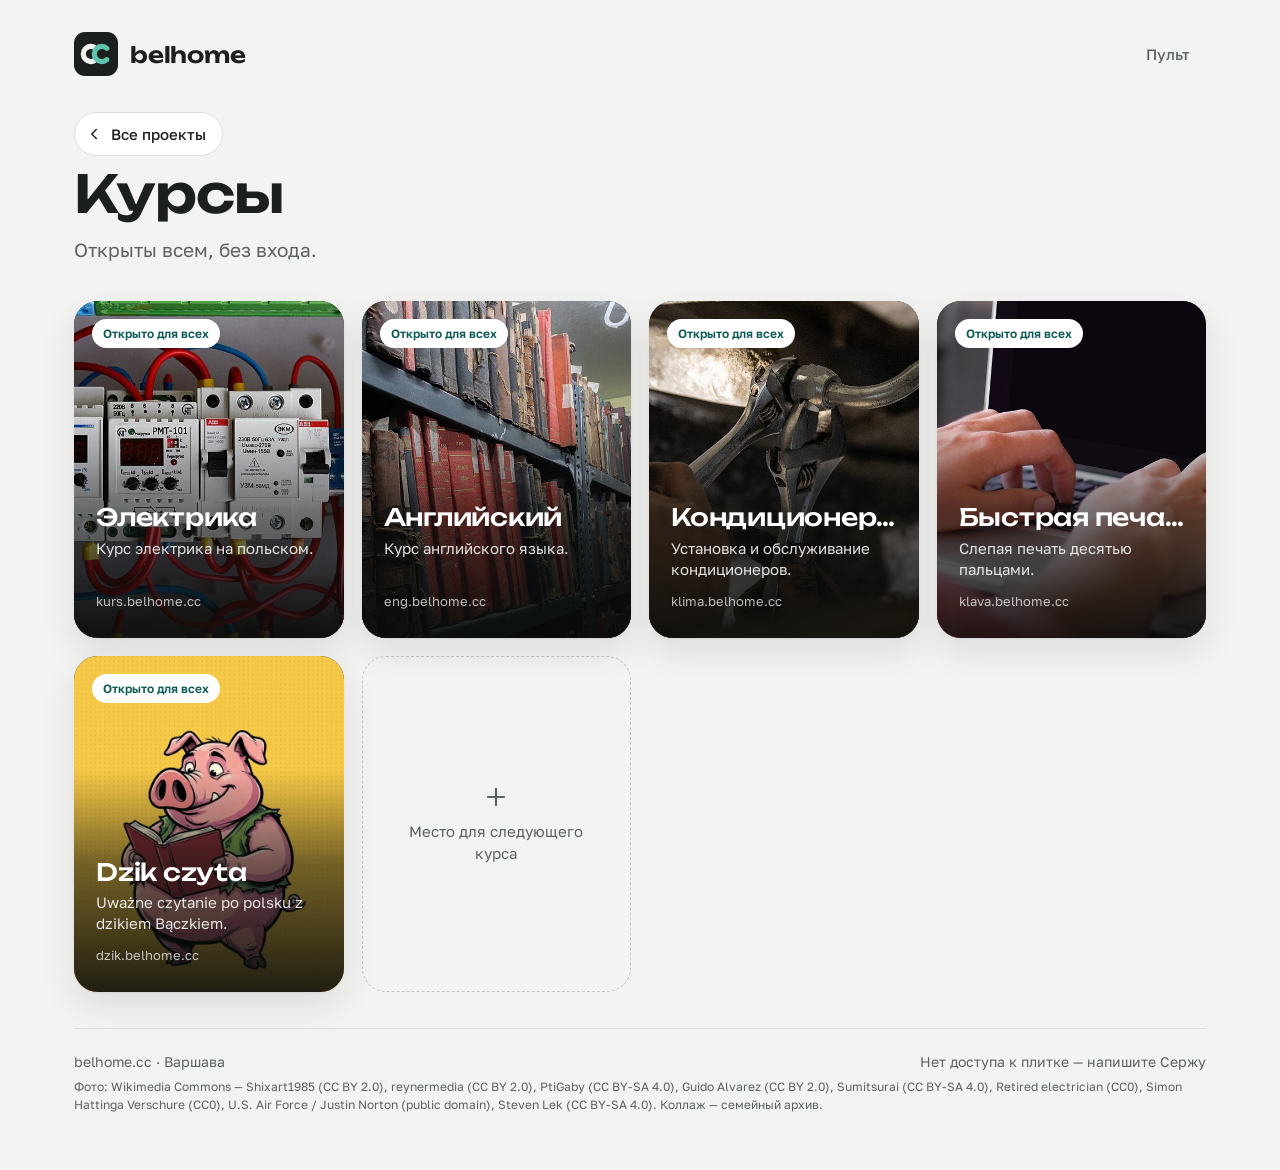
==== commit 678f4065: "Обновление belhome.cc из ~/infra" ====
--- a/kursy/index.html
+++ b/kursy/index.html
@@ -1 +1 @@
-<!doctype html><html lang="ru"><head><meta charset="utf-8"><meta name="viewport" content="width=device-width,initial-scale=1"><title>Курсы — belhome.cc</title><meta name="theme-color" content="#F3F4F1"><link rel="icon" href="../assets/brand/mark.svg" type="image/svg+xml"><link rel="icon" href="../assets/brand/favicon.ico" sizes="48x48"><link rel="apple-touch-icon" href="../assets/brand/apple-touch-icon.png"><link rel="manifest" href="../site.webmanifest"><meta name="description" content="Домашний сайт: Домовой, умный дом, курсы, семейная стена и мастерская — в одном месте."><meta property="og:type" content="website"><meta property="og:site_name" content="belhome"><meta property="og:title" content="Курсы — belhome.cc"><meta property="og:description" content="Домашний сайт: Домовой, умный дом, курсы, семейная стена и мастерская — в одном месте."><meta property="og:url" content="https://belhome.cc/kursy/"><meta property="og:locale" content="ru_RU"><meta property="og:image" content="https://belhome.cc/assets/brand/og-image.jpg"><meta property="og:image:width" content="1200"><meta property="og:image:height" content="630"><meta name="twitter:card" content="summary_large_image"><meta name="apple-mobile-web-app-title" content="belhome"><link rel="canonical" href="https://belhome.cc/kursy/"><link rel="preconnect" href="https://fonts.googleapis.com"><link rel="preconnect" href="https://fonts.gstatic.com" crossorigin><link href="https://fonts.googleapis.com/css2?family=Golos+Text:wght@400;500;600&amp;family=Unbounded:wght@500;600&amp;display=swap" rel="stylesheet"><link rel="stylesheet" href="../assets/site.css"></head><body><div class="wrap"><header class="top"><a class="brand" href="../"><svg width="44" height="44" viewBox="0 0 64 64" aria-hidden="true"><rect width="64" height="64" rx="16" fill="#1B1F1D"/><path d="M31.86 23.83 A11 11 0 1 0 31.86 40.17" fill="none" stroke="#F3F4F1" stroke-width="7.5" stroke-linecap="round"/><path d="M47.86 23.83 A11 11 0 1 0 47.86 40.17" fill="none" stroke="#5FC4AE" stroke-width="7.5" stroke-linecap="round"/></svg><span>belhome</span></a><div class="actions"><a class="ghost" href="https://home.belhome.cc">Пульт</a></div></header><section class="hero"><a class="back" href="../"><svg width="18" height="18" viewBox="0 0 24 24" fill="none" stroke="currentColor" stroke-width="2" stroke-linecap="round" stroke-linejoin="round" aria-hidden="true"><path d="M15 18l-6-6 6-6"></path></svg> Все проекты</a><h1>Курсы</h1><p class="lead">Открыты всем, без входа.</p></section><section class="grid"><a class="tile" href="https://kurs.belhome.cc"><img src="../assets/photos/electric.jpg" alt="" loading="lazy"><span class="scrim" aria-hidden="true"></span><span class="pill open">Открыто для всех</span><span class="cap"><span class="n">Электрика</span><span class="d">Курс электрика на польском.</span><span class="u">kurs.belhome.cc</span></span></a><a class="tile" href="https://eng.belhome.cc"><img src="../assets/photos/english.jpg" alt="" loading="lazy"><span class="scrim" aria-hidden="true"></span><span class="pill open">Открыто для всех</span><span class="cap"><span class="n">Английский</span><span class="d">Курс английского языка.</span><span class="u">eng.belhome.cc</span></span></a><a class="tile" href="https://klima.belhome.cc"><img src="../assets/photos/aircon.jpg" alt="" loading="lazy"><span class="scrim" aria-hidden="true"></span><span class="pill open">Открыто для всех</span><span class="cap"><span class="n">Кондиционеры</span><span class="d">Установка и обслуживание кондиционеров.</span><span class="u">klima.belhome.cc</span></span></a><a class="tile" href="https://klava.belhome.cc"><img src="../assets/photos/typing.jpg" alt="" loading="lazy"><span class="scrim" aria-hidden="true"></span><span class="pill open">Открыто для всех</span><span class="cap"><span class="n">Быстрая печать</span><span class="d">Слепая печать десятью пальцами.</span><span class="u">klava.belhome.cc</span></span></a><a class="tile" href="https://dzik.belhome.cc"><img src="../assets/photos/dzik.jpg" alt="" loading="lazy"><span class="scrim" aria-hidden="true"></span><span class="pill open">Открыто для всех</span><span class="cap"><span class="n">Dzik czyta</span><span class="d">Uważne czytanie po polsku z dzikiem Bączkiem.</span><span class="u">dzik.belhome.cc</span></span></a><div class="empty"><svg width="28" height="28" viewBox="0 0 24 24" fill="none" stroke="currentColor" stroke-width="1.8" stroke-linecap="round" aria-hidden="true"><path d="M12 5v14M5 12h14"></path></svg><span>Место для следующего курса</span></div></section><footer><div class="row"><span>belhome.cc · дом в Варшаве</span><span>Нет доступа к плитке — напишите Сержу</span></div><small>Фото: Wikimedia Commons — Shixart1985 (CC BY 2.0), reynermedia (CC BY 2.0), PtiGaby (CC BY-SA 4.0), Guido Alvarez (CC BY 2.0), Sumitsurai (CC BY-SA 4.0), Retired electrician (CC0), Simon Hattinga Verschure (CC0), U.S. Air Force / Justin Norton (public domain), Steven Lek (CC BY-SA 4.0). Коллаж — семейный архив.</small></footer></div></body></html>+<!doctype html><html lang="ru"><head><meta charset="utf-8"><meta name="viewport" content="width=device-width,initial-scale=1"><title>Курсы — belhome.cc</title><meta name="theme-color" content="#F3F4F1"><link rel="icon" href="../assets/brand/mark.svg" type="image/svg+xml"><link rel="icon" href="../assets/brand/favicon.ico" sizes="48x48"><link rel="apple-touch-icon" href="../assets/brand/apple-touch-icon.png"><link rel="manifest" href="../site.webmanifest"><meta name="description" content="Сайт семьи: Домовой, квартира, курсы, кино, семейный архив и мастерская — в одном месте."><meta property="og:type" content="website"><meta property="og:site_name" content="belhome"><meta property="og:title" content="Курсы — belhome.cc"><meta property="og:description" content="Сайт семьи: Домовой, квартира, курсы, кино, семейный архив и мастерская — в одном месте."><meta property="og:url" content="https://belhome.cc/kursy/"><meta property="og:locale" content="ru_RU"><meta property="og:image" content="https://belhome.cc/assets/brand/og-image.jpg"><meta property="og:image:width" content="1200"><meta property="og:image:height" content="630"><meta name="twitter:card" content="summary_large_image"><meta name="apple-mobile-web-app-title" content="belhome"><link rel="canonical" href="https://belhome.cc/kursy/"><link rel="preconnect" href="https://fonts.googleapis.com"><link rel="preconnect" href="https://fonts.gstatic.com" crossorigin><link href="https://fonts.googleapis.com/css2?family=Golos+Text:wght@400;500;600&amp;family=Unbounded:wght@500;600&amp;display=swap" rel="stylesheet"><link rel="stylesheet" href="../assets/site.css"></head><body><div class="wrap"><header class="top"><a class="brand" href="../"><svg width="44" height="44" viewBox="0 0 64 64" aria-hidden="true"><rect width="64" height="64" rx="16" fill="#1B1F1D"/><path d="M31.86 23.83 A11 11 0 1 0 31.86 40.17" fill="none" stroke="#F3F4F1" stroke-width="7.5" stroke-linecap="round"/><path d="M47.86 23.83 A11 11 0 1 0 47.86 40.17" fill="none" stroke="#5FC4AE" stroke-width="7.5" stroke-linecap="round"/></svg><span>belhome</span></a><div class="actions"><a class="ghost" href="https://home.belhome.cc">Пульт</a></div></header><section class="hero"><a class="back" href="../"><svg width="18" height="18" viewBox="0 0 24 24" fill="none" stroke="currentColor" stroke-width="2" stroke-linecap="round" stroke-linejoin="round" aria-hidden="true"><path d="M15 18l-6-6 6-6"></path></svg> Все проекты</a><h1>Курсы</h1><p class="lead">Открыты всем, без входа.</p></section><section class="grid"><a class="tile" href="https://kurs.belhome.cc"><img src="../assets/photos/electric.jpg" alt="" loading="lazy"><span class="scrim" aria-hidden="true"></span><span class="pill open">Открыто для всех</span><span class="cap"><span class="n">Электрика</span><span class="d">Курс электрика на польском.</span><span class="u">kurs.belhome.cc</span></span></a><a class="tile" href="https://eng.belhome.cc"><img src="../assets/photos/english.jpg" alt="" loading="lazy"><span class="scrim" aria-hidden="true"></span><span class="pill open">Открыто для всех</span><span class="cap"><span class="n">Английский</span><span class="d">Курс английского языка.</span><span class="u">eng.belhome.cc</span></span></a><a class="tile" href="https://klima.belhome.cc"><img src="../assets/photos/aircon.jpg" alt="" loading="lazy"><span class="scrim" aria-hidden="true"></span><span class="pill open">Открыто для всех</span><span class="cap"><span class="n">Кондиционеры</span><span class="d">Установка и обслуживание кондиционеров.</span><span class="u">klima.belhome.cc</span></span></a><a class="tile" href="https://klava.belhome.cc"><img src="../assets/photos/typing.jpg" alt="" loading="lazy"><span class="scrim" aria-hidden="true"></span><span class="pill open">Открыто для всех</span><span class="cap"><span class="n">Быстрая печать</span><span class="d">Слепая печать десятью пальцами.</span><span class="u">klava.belhome.cc</span></span></a><a class="tile" href="https://dzik.belhome.cc"><img src="../assets/photos/dzik.jpg" alt="" loading="lazy"><span class="scrim" aria-hidden="true"></span><span class="pill open">Открыто для всех</span><span class="cap"><span class="n">Dzik czyta</span><span class="d">Uważne czytanie po polsku z dzikiem Bączkiem.</span><span class="u">dzik.belhome.cc</span></span></a><div class="empty"><svg width="28" height="28" viewBox="0 0 24 24" fill="none" stroke="currentColor" stroke-width="1.8" stroke-linecap="round" aria-hidden="true"><path d="M12 5v14M5 12h14"></path></svg><span>Место для следующего курса</span></div></section><footer><div class="row"><span>belhome.cc · Варшава</span><span>Нет доступа к плитке — напишите Сержу</span></div><small>Фото: Wikimedia Commons — Shixart1985 (CC BY 2.0), reynermedia (CC BY 2.0), PtiGaby (CC BY-SA 4.0), Guido Alvarez (CC BY 2.0), Sumitsurai (CC BY-SA 4.0), Retired electrician (CC0), Simon Hattinga Verschure (CC0), U.S. Air Force / Justin Norton (public domain), Steven Lek (CC BY-SA 4.0). Коллаж — семейный архив.</small></footer></div></body></html>
--- a/assets/site.css
+++ b/assets/site.css
@@ -25,7 +25,7 @@
 .tile:hover{transform:translateY(-3px);box-shadow:0 2px 4px rgba(27,31,29,.08),0 20px 44px rgba(27,31,29,.16);color:#fff}
 .tile:focus-visible{outline:3px solid #0F6E68;outline-offset:3px}
 .tile img{position:absolute;inset:0;width:100%;height:100%;object-fit:cover}
-.tile .scrim{position:absolute;inset:0;background:linear-gradient(180deg,rgba(10,12,11,0) 38%,rgba(10,12,11,.82) 100%)}
+.tile .scrim{position:absolute;inset:0;background:linear-gradient(180deg,rgba(10,12,11,0) 34%,rgba(10,12,11,.55) 62%,rgba(10,12,11,.9) 100%)}
 .pill{position:absolute;top:18px;left:18px;font-size:12px;font-weight:600;padding:7px 11px;border-radius:999px;white-space:nowrap}
 .pill.open{background:#fff;color:#0B5A55}
 .pill.google{background:rgba(20,22,21,.72);color:#fff;border:1px solid rgba(255,255,255,.28)}
@@ -33,10 +33,10 @@
 .pill.home{background:#F6EAD9;color:#7A3E06}
 .pill.soon{background:#F2EADB;color:#4A3F2E}
 .cap{position:absolute;left:22px;right:22px;bottom:22px;display:flex;flex-direction:column;gap:6px}
-.cap .n{font:500 24px Unbounded,sans-serif;letter-spacing:-.01em}
-.cap .d{font-size:15px;line-height:1.4;color:rgba(255,255,255,.88)}
-.cap .u{font-size:13px;color:rgba(255,255,255,.72);margin-top:2px}
-.cap .c{align-self:flex-start;margin-top:8px;display:inline-flex;align-items:center;gap:6px;padding:7px 12px;border-radius:999px;background:rgba(255,255,255,.16);border:1px solid rgba(255,255,255,.35);font-size:13px;font-weight:500}
+.cap .n{font:500 24px/1.2 Unbounded,sans-serif;letter-spacing:-.01em;white-space:nowrap;overflow:hidden;text-overflow:ellipsis}
+.cap .d{font-size:15px;line-height:1.4;height:2.8em;overflow:hidden;display:-webkit-box;-webkit-line-clamp:2;-webkit-box-orient:vertical;color:rgba(255,255,255,.88)}
+.cap .u{font-size:13px;line-height:30px;height:30px;color:rgba(255,255,255,.72);white-space:nowrap;overflow:hidden;text-overflow:ellipsis}
+.cap .c{align-self:flex-start;height:30px;box-sizing:border-box;display:inline-flex;align-items:center;gap:6px;padding:7px 12px;border-radius:999px;background:rgba(255,255,255,.16);border:1px solid rgba(255,255,255,.35);font-size:13px;font-weight:500}
 .empty{aspect-ratio:4/5;border-radius:24px;border:1.5px dashed #C2C7BF;display:flex;flex-direction:column;align-items:center;justify-content:center;gap:10px;padding:24px;text-align:center;color:#5B625E;font-size:15px;line-height:1.45}
 .tile[hidden],.empty[hidden]{display:none}
 footer{display:flex;flex-direction:column;gap:8px;padding-top:24px;border-top:1px solid #DDE0DA;color:#5B625E;font-size:14px}
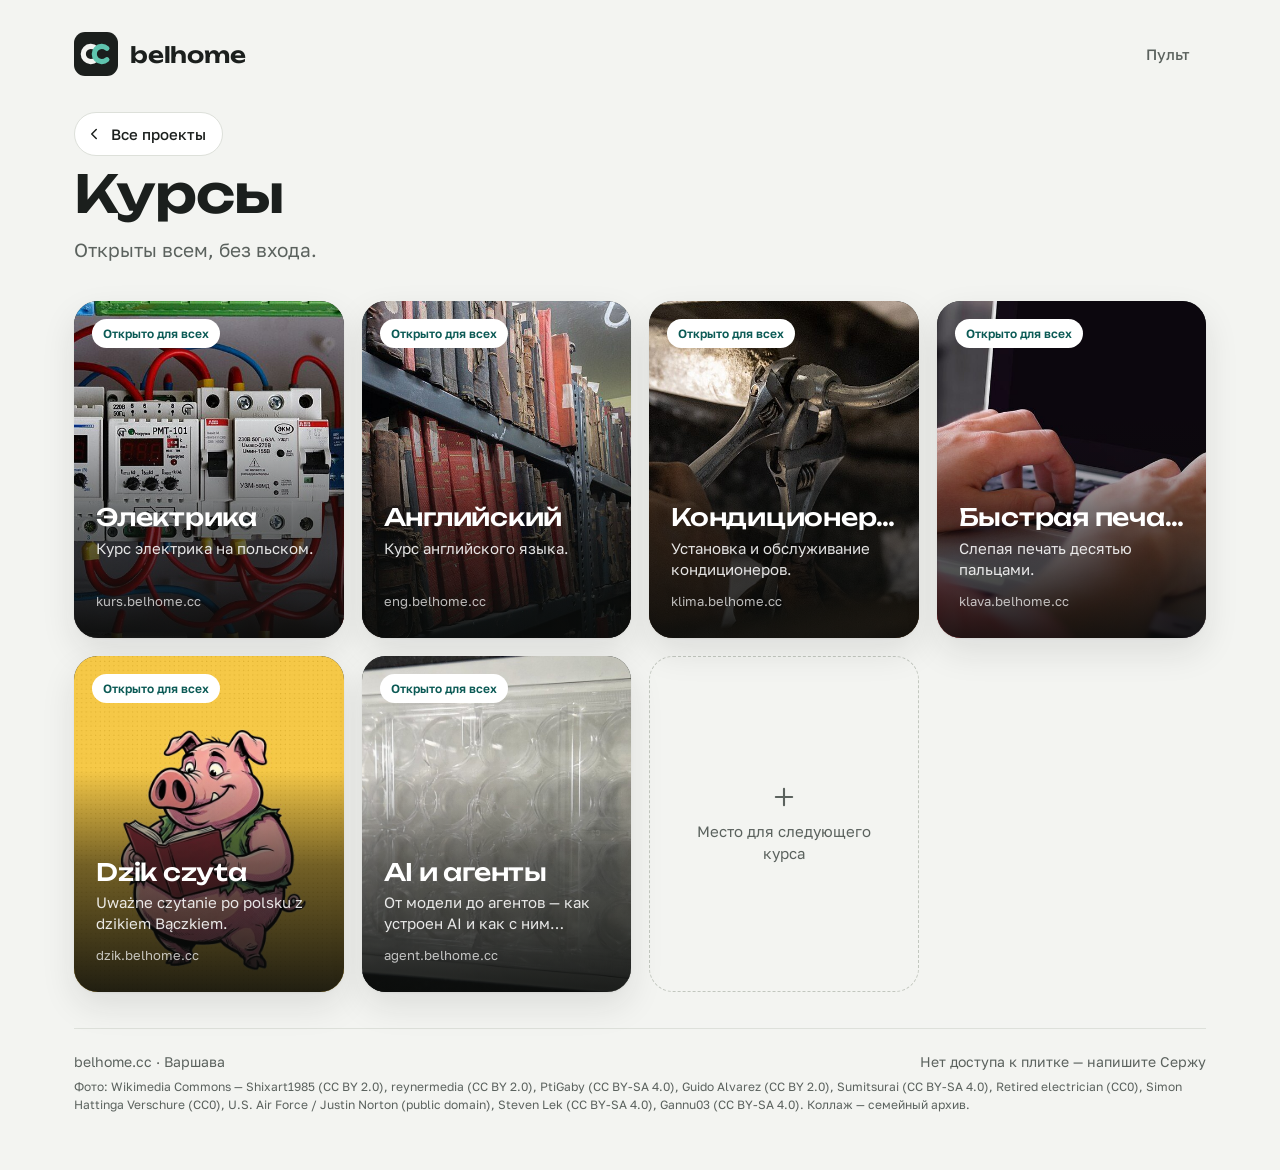
==== commit a9f60873: "Обновление belhome.cc из ~/infra" ====
--- a/kursy/index.html
+++ b/kursy/index.html
@@ -1 +1 @@
-<!doctype html><html lang="ru"><head><meta charset="utf-8"><meta name="viewport" content="width=device-width,initial-scale=1"><title>Курсы — belhome.cc</title><meta name="theme-color" content="#F3F4F1"><link rel="icon" href="../assets/brand/mark.svg" type="image/svg+xml"><link rel="icon" href="../assets/brand/favicon.ico" sizes="48x48"><link rel="apple-touch-icon" href="../assets/brand/apple-touch-icon.png"><link rel="manifest" href="../site.webmanifest"><meta name="description" content="Сайт семьи: Домовой, квартира, курсы, кино, семейный архив и мастерская — в одном месте."><meta property="og:type" content="website"><meta property="og:site_name" content="belhome"><meta property="og:title" content="Курсы — belhome.cc"><meta property="og:description" content="Сайт семьи: Домовой, квартира, курсы, кино, семейный архив и мастерская — в одном месте."><meta property="og:url" content="https://belhome.cc/kursy/"><meta property="og:locale" content="ru_RU"><meta property="og:image" content="https://belhome.cc/assets/brand/og-image.jpg"><meta property="og:image:width" content="1200"><meta property="og:image:height" content="630"><meta name="twitter:card" content="summary_large_image"><meta name="apple-mobile-web-app-title" content="belhome"><link rel="canonical" href="https://belhome.cc/kursy/"><link rel="preconnect" href="https://fonts.googleapis.com"><link rel="preconnect" href="https://fonts.gstatic.com" crossorigin><link href="https://fonts.googleapis.com/css2?family=Golos+Text:wght@400;500;600&amp;family=Unbounded:wght@500;600&amp;display=swap" rel="stylesheet"><link rel="stylesheet" href="../assets/site.css"></head><body><div class="wrap"><header class="top"><a class="brand" href="../"><svg width="44" height="44" viewBox="0 0 64 64" aria-hidden="true"><rect width="64" height="64" rx="16" fill="#1B1F1D"/><path d="M31.86 23.83 A11 11 0 1 0 31.86 40.17" fill="none" stroke="#F3F4F1" stroke-width="7.5" stroke-linecap="round"/><path d="M47.86 23.83 A11 11 0 1 0 47.86 40.17" fill="none" stroke="#5FC4AE" stroke-width="7.5" stroke-linecap="round"/></svg><span>belhome</span></a><div class="actions"><a class="ghost" href="https://home.belhome.cc">Пульт</a></div></header><section class="hero"><a class="back" href="../"><svg width="18" height="18" viewBox="0 0 24 24" fill="none" stroke="currentColor" stroke-width="2" stroke-linecap="round" stroke-linejoin="round" aria-hidden="true"><path d="M15 18l-6-6 6-6"></path></svg> Все проекты</a><h1>Курсы</h1><p class="lead">Открыты всем, без входа.</p></section><section class="grid"><a class="tile" href="https://kurs.belhome.cc"><img src="../assets/photos/electric.jpg" alt="" loading="lazy"><span class="scrim" aria-hidden="true"></span><span class="pill open">Открыто для всех</span><span class="cap"><span class="n">Электрика</span><span class="d">Курс электрика на польском.</span><span class="u">kurs.belhome.cc</span></span></a><a class="tile" href="https://eng.belhome.cc"><img src="../assets/photos/english.jpg" alt="" loading="lazy"><span class="scrim" aria-hidden="true"></span><span class="pill open">Открыто для всех</span><span class="cap"><span class="n">Английский</span><span class="d">Курс английского языка.</span><span class="u">eng.belhome.cc</span></span></a><a class="tile" href="https://klima.belhome.cc"><img src="../assets/photos/aircon.jpg" alt="" loading="lazy"><span class="scrim" aria-hidden="true"></span><span class="pill open">Открыто для всех</span><span class="cap"><span class="n">Кондиционеры</span><span class="d">Установка и обслуживание кондиционеров.</span><span class="u">klima.belhome.cc</span></span></a><a class="tile" href="https://klava.belhome.cc"><img src="../assets/photos/typing.jpg" alt="" loading="lazy"><span class="scrim" aria-hidden="true"></span><span class="pill open">Открыто для всех</span><span class="cap"><span class="n">Быстрая печать</span><span class="d">Слепая печать десятью пальцами.</span><span class="u">klava.belhome.cc</span></span></a><a class="tile" href="https://dzik.belhome.cc"><img src="../assets/photos/dzik.jpg" alt="" loading="lazy"><span class="scrim" aria-hidden="true"></span><span class="pill open">Открыто для всех</span><span class="cap"><span class="n">Dzik czyta</span><span class="d">Uważne czytanie po polsku z dzikiem Bączkiem.</span><span class="u">dzik.belhome.cc</span></span></a><div class="empty"><svg width="28" height="28" viewBox="0 0 24 24" fill="none" stroke="currentColor" stroke-width="1.8" stroke-linecap="round" aria-hidden="true"><path d="M12 5v14M5 12h14"></path></svg><span>Место для следующего курса</span></div></section><footer><div class="row"><span>belhome.cc · Варшава</span><span>Нет доступа к плитке — напишите Сержу</span></div><small>Фото: Wikimedia Commons — Shixart1985 (CC BY 2.0), reynermedia (CC BY 2.0), PtiGaby (CC BY-SA 4.0), Guido Alvarez (CC BY 2.0), Sumitsurai (CC BY-SA 4.0), Retired electrician (CC0), Simon Hattinga Verschure (CC0), U.S. Air Force / Justin Norton (public domain), Steven Lek (CC BY-SA 4.0). Коллаж — семейный архив.</small></footer></div></body></html>+<!doctype html><html lang="ru"><head><meta charset="utf-8"><meta name="viewport" content="width=device-width,initial-scale=1"><title>Курсы — belhome.cc</title><meta name="theme-color" content="#F3F4F1"><link rel="icon" href="../assets/brand/mark.svg" type="image/svg+xml"><link rel="icon" href="../assets/brand/favicon.ico" sizes="48x48"><link rel="apple-touch-icon" href="../assets/brand/apple-touch-icon.png"><link rel="manifest" href="../site.webmanifest"><meta name="description" content="Сайт семьи: Домовой, квартира, курсы, кино, семейный архив и мастерская — в одном месте."><meta property="og:type" content="website"><meta property="og:site_name" content="belhome"><meta property="og:title" content="Курсы — belhome.cc"><meta property="og:description" content="Сайт семьи: Домовой, квартира, курсы, кино, семейный архив и мастерская — в одном месте."><meta property="og:url" content="https://belhome.cc/kursy/"><meta property="og:locale" content="ru_RU"><meta property="og:image" content="https://belhome.cc/assets/brand/og-image.jpg"><meta property="og:image:width" content="1200"><meta property="og:image:height" content="630"><meta name="twitter:card" content="summary_large_image"><meta name="apple-mobile-web-app-title" content="belhome"><link rel="canonical" href="https://belhome.cc/kursy/"><link rel="preconnect" href="https://fonts.googleapis.com"><link rel="preconnect" href="https://fonts.gstatic.com" crossorigin><link href="https://fonts.googleapis.com/css2?family=Golos+Text:wght@400;500;600&amp;family=Unbounded:wght@500;600&amp;display=swap" rel="stylesheet"><link rel="stylesheet" href="../assets/site.css"></head><body><div class="wrap"><header class="top"><a class="brand" href="../"><svg width="44" height="44" viewBox="0 0 64 64" aria-hidden="true"><rect width="64" height="64" rx="16" fill="#1B1F1D"/><path d="M31.86 23.83 A11 11 0 1 0 31.86 40.17" fill="none" stroke="#F3F4F1" stroke-width="7.5" stroke-linecap="round"/><path d="M47.86 23.83 A11 11 0 1 0 47.86 40.17" fill="none" stroke="#5FC4AE" stroke-width="7.5" stroke-linecap="round"/></svg><span>belhome</span></a><div class="actions"><a class="ghost" href="https://home.belhome.cc">Пульт</a></div></header><section class="hero"><a class="back" href="../"><svg width="18" height="18" viewBox="0 0 24 24" fill="none" stroke="currentColor" stroke-width="2" stroke-linecap="round" stroke-linejoin="round" aria-hidden="true"><path d="M15 18l-6-6 6-6"></path></svg> Все проекты</a><h1>Курсы</h1><p class="lead">Открыты всем, без входа.</p></section><section class="grid"><a class="tile" href="https://kurs.belhome.cc"><img src="../assets/photos/electric.jpg" alt="" loading="lazy"><span class="scrim" aria-hidden="true"></span><span class="pill open">Открыто для всех</span><span class="cap"><span class="n">Электрика</span><span class="d">Курс электрика на польском.</span><span class="u">kurs.belhome.cc</span></span></a><a class="tile" href="https://eng.belhome.cc"><img src="../assets/photos/english.jpg" alt="" loading="lazy"><span class="scrim" aria-hidden="true"></span><span class="pill open">Открыто для всех</span><span class="cap"><span class="n">Английский</span><span class="d">Курс английского языка.</span><span class="u">eng.belhome.cc</span></span></a><a class="tile" href="https://klima.belhome.cc"><img src="../assets/photos/aircon.jpg" alt="" loading="lazy"><span class="scrim" aria-hidden="true"></span><span class="pill open">Открыто для всех</span><span class="cap"><span class="n">Кондиционеры</span><span class="d">Установка и обслуживание кондиционеров.</span><span class="u">klima.belhome.cc</span></span></a><a class="tile" href="https://klava.belhome.cc"><img src="../assets/photos/typing.jpg" alt="" loading="lazy"><span class="scrim" aria-hidden="true"></span><span class="pill open">Открыто для всех</span><span class="cap"><span class="n">Быстрая печать</span><span class="d">Слепая печать десятью пальцами.</span><span class="u">klava.belhome.cc</span></span></a><a class="tile" href="https://dzik.belhome.cc"><img src="../assets/photos/dzik.jpg" alt="" loading="lazy"><span class="scrim" aria-hidden="true"></span><span class="pill open">Открыто для всех</span><span class="cap"><span class="n">Dzik czyta</span><span class="d">Uważne czytanie po polsku z dzikiem Bączkiem.</span><span class="u">dzik.belhome.cc</span></span></a><a class="tile" href="https://agent.belhome.cc"><img src="../assets/photos/ai.jpg" alt="" loading="lazy"><span class="scrim" aria-hidden="true"></span><span class="pill open">Открыто для всех</span><span class="cap"><span class="n">AI и агенты</span><span class="d">От модели до агентов — как устроен AI и как с ним работать.</span><span class="u">agent.belhome.cc</span></span></a><div class="empty"><svg width="28" height="28" viewBox="0 0 24 24" fill="none" stroke="currentColor" stroke-width="1.8" stroke-linecap="round" aria-hidden="true"><path d="M12 5v14M5 12h14"></path></svg><span>Место для следующего курса</span></div></section><footer><div class="row"><span>belhome.cc · Варшава</span><span>Нет доступа к плитке — напишите Сержу</span></div><small>Фото: Wikimedia Commons — Shixart1985 (CC BY 2.0), reynermedia (CC BY 2.0), PtiGaby (CC BY-SA 4.0), Guido Alvarez (CC BY 2.0), Sumitsurai (CC BY-SA 4.0), Retired electrician (CC0), Simon Hattinga Verschure (CC0), U.S. Air Force / Justin Norton (public domain), Steven Lek (CC BY-SA 4.0), Gannu03 (CC BY-SA 4.0). Коллаж — семейный архив.</small></footer></div></body></html>
--- a/assets/site.css
+++ b/assets/site.css
@@ -36,7 +36,8 @@
 .cap .n{font:500 24px/1.2 Unbounded,sans-serif;letter-spacing:-.01em;white-space:nowrap;overflow:hidden;text-overflow:ellipsis}
 .cap .d{font-size:15px;line-height:1.4;height:2.8em;overflow:hidden;display:-webkit-box;-webkit-line-clamp:2;-webkit-box-orient:vertical;color:rgba(255,255,255,.88)}
 .cap .u{font-size:13px;line-height:30px;height:30px;color:rgba(255,255,255,.72);white-space:nowrap;overflow:hidden;text-overflow:ellipsis}
-.cap .c{align-self:flex-start;height:30px;box-sizing:border-box;display:inline-flex;align-items:center;gap:6px;padding:7px 12px;border-radius:999px;background:rgba(255,255,255,.16);border:1px solid rgba(255,255,255,.35);font-size:13px;font-weight:500}
+.cap .c{align-self:flex-start;height:30px;display:inline-flex;align-items:center;gap:4px;font-size:13px;color:rgba(255,255,255,.72)}
+.cap .c svg{width:12px;height:12px}
 .empty{aspect-ratio:4/5;border-radius:24px;border:1.5px dashed #C2C7BF;display:flex;flex-direction:column;align-items:center;justify-content:center;gap:10px;padding:24px;text-align:center;color:#5B625E;font-size:15px;line-height:1.45}
 .tile[hidden],.empty[hidden]{display:none}
 footer{display:flex;flex-direction:column;gap:8px;padding-top:24px;border-top:1px solid #DDE0DA;color:#5B625E;font-size:14px}
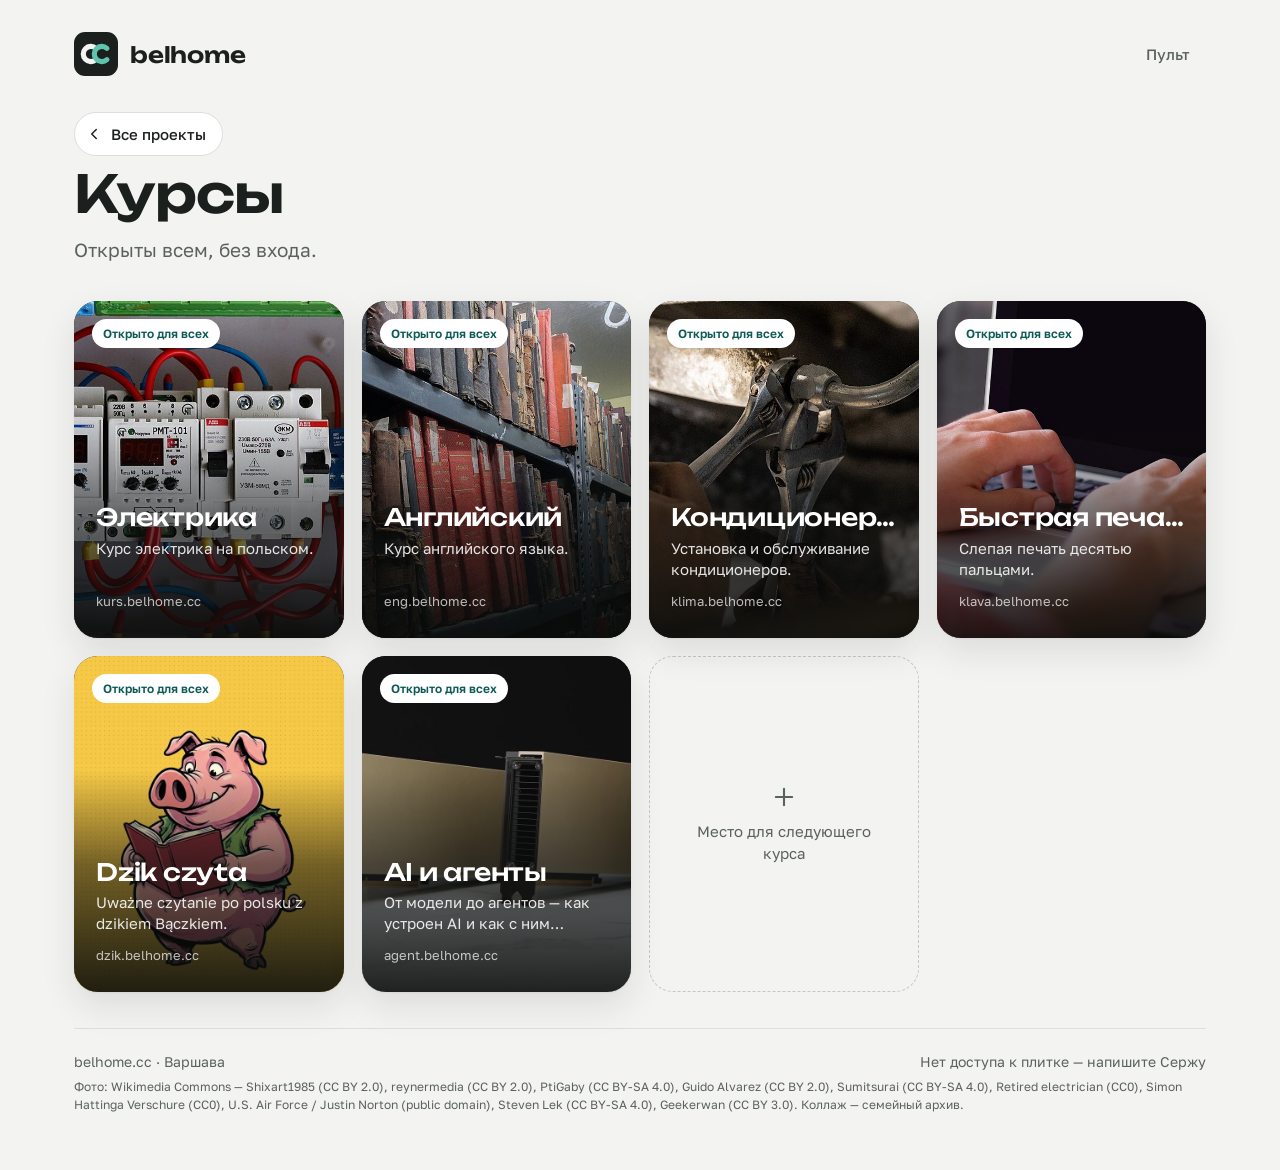
==== commit 2973cfba: "Обновление belhome.cc из ~/infra" ====
--- a/kursy/index.html
+++ b/kursy/index.html
@@ -1 +1 @@
-<!doctype html><html lang="ru"><head><meta charset="utf-8"><meta name="viewport" content="width=device-width,initial-scale=1"><title>Курсы — belhome.cc</title><meta name="theme-color" content="#F3F4F1"><link rel="icon" href="../assets/brand/mark.svg" type="image/svg+xml"><link rel="icon" href="../assets/brand/favicon.ico" sizes="48x48"><link rel="apple-touch-icon" href="../assets/brand/apple-touch-icon.png"><link rel="manifest" href="../site.webmanifest"><meta name="description" content="Сайт семьи: Домовой, квартира, курсы, кино, семейный архив и мастерская — в одном месте."><meta property="og:type" content="website"><meta property="og:site_name" content="belhome"><meta property="og:title" content="Курсы — belhome.cc"><meta property="og:description" content="Сайт семьи: Домовой, квартира, курсы, кино, семейный архив и мастерская — в одном месте."><meta property="og:url" content="https://belhome.cc/kursy/"><meta property="og:locale" content="ru_RU"><meta property="og:image" content="https://belhome.cc/assets/brand/og-image.jpg"><meta property="og:image:width" content="1200"><meta property="og:image:height" content="630"><meta name="twitter:card" content="summary_large_image"><meta name="apple-mobile-web-app-title" content="belhome"><link rel="canonical" href="https://belhome.cc/kursy/"><link rel="preconnect" href="https://fonts.googleapis.com"><link rel="preconnect" href="https://fonts.gstatic.com" crossorigin><link href="https://fonts.googleapis.com/css2?family=Golos+Text:wght@400;500;600&amp;family=Unbounded:wght@500;600&amp;display=swap" rel="stylesheet"><link rel="stylesheet" href="../assets/site.css"></head><body><div class="wrap"><header class="top"><a class="brand" href="../"><svg width="44" height="44" viewBox="0 0 64 64" aria-hidden="true"><rect width="64" height="64" rx="16" fill="#1B1F1D"/><path d="M31.86 23.83 A11 11 0 1 0 31.86 40.17" fill="none" stroke="#F3F4F1" stroke-width="7.5" stroke-linecap="round"/><path d="M47.86 23.83 A11 11 0 1 0 47.86 40.17" fill="none" stroke="#5FC4AE" stroke-width="7.5" stroke-linecap="round"/></svg><span>belhome</span></a><div class="actions"><a class="ghost" href="https://home.belhome.cc">Пульт</a></div></header><section class="hero"><a class="back" href="../"><svg width="18" height="18" viewBox="0 0 24 24" fill="none" stroke="currentColor" stroke-width="2" stroke-linecap="round" stroke-linejoin="round" aria-hidden="true"><path d="M15 18l-6-6 6-6"></path></svg> Все проекты</a><h1>Курсы</h1><p class="lead">Открыты всем, без входа.</p></section><section class="grid"><a class="tile" href="https://kurs.belhome.cc"><img src="../assets/photos/electric.jpg" alt="" loading="lazy"><span class="scrim" aria-hidden="true"></span><span class="pill open">Открыто для всех</span><span class="cap"><span class="n">Электрика</span><span class="d">Курс электрика на польском.</span><span class="u">kurs.belhome.cc</span></span></a><a class="tile" href="https://eng.belhome.cc"><img src="../assets/photos/english.jpg" alt="" loading="lazy"><span class="scrim" aria-hidden="true"></span><span class="pill open">Открыто для всех</span><span class="cap"><span class="n">Английский</span><span class="d">Курс английского языка.</span><span class="u">eng.belhome.cc</span></span></a><a class="tile" href="https://klima.belhome.cc"><img src="../assets/photos/aircon.jpg" alt="" loading="lazy"><span class="scrim" aria-hidden="true"></span><span class="pill open">Открыто для всех</span><span class="cap"><span class="n">Кондиционеры</span><span class="d">Установка и обслуживание кондиционеров.</span><span class="u">klima.belhome.cc</span></span></a><a class="tile" href="https://klava.belhome.cc"><img src="../assets/photos/typing.jpg" alt="" loading="lazy"><span class="scrim" aria-hidden="true"></span><span class="pill open">Открыто для всех</span><span class="cap"><span class="n">Быстрая печать</span><span class="d">Слепая печать десятью пальцами.</span><span class="u">klava.belhome.cc</span></span></a><a class="tile" href="https://dzik.belhome.cc"><img src="../assets/photos/dzik.jpg" alt="" loading="lazy"><span class="scrim" aria-hidden="true"></span><span class="pill open">Открыто для всех</span><span class="cap"><span class="n">Dzik czyta</span><span class="d">Uważne czytanie po polsku z dzikiem Bączkiem.</span><span class="u">dzik.belhome.cc</span></span></a><a class="tile" href="https://agent.belhome.cc"><img src="../assets/photos/ai.jpg" alt="" loading="lazy"><span class="scrim" aria-hidden="true"></span><span class="pill open">Открыто для всех</span><span class="cap"><span class="n">AI и агенты</span><span class="d">От модели до агентов — как устроен AI и как с ним работать.</span><span class="u">agent.belhome.cc</span></span></a><div class="empty"><svg width="28" height="28" viewBox="0 0 24 24" fill="none" stroke="currentColor" stroke-width="1.8" stroke-linecap="round" aria-hidden="true"><path d="M12 5v14M5 12h14"></path></svg><span>Место для следующего курса</span></div></section><footer><div class="row"><span>belhome.cc · Варшава</span><span>Нет доступа к плитке — напишите Сержу</span></div><small>Фото: Wikimedia Commons — Shixart1985 (CC BY 2.0), reynermedia (CC BY 2.0), PtiGaby (CC BY-SA 4.0), Guido Alvarez (CC BY 2.0), Sumitsurai (CC BY-SA 4.0), Retired electrician (CC0), Simon Hattinga Verschure (CC0), U.S. Air Force / Justin Norton (public domain), Steven Lek (CC BY-SA 4.0), Gannu03 (CC BY-SA 4.0). Коллаж — семейный архив.</small></footer></div></body></html>+<!doctype html><html lang="ru"><head><meta charset="utf-8"><meta name="viewport" content="width=device-width,initial-scale=1"><title>Курсы — belhome.cc</title><meta name="theme-color" content="#F3F4F1"><link rel="icon" href="../assets/brand/mark.svg" type="image/svg+xml"><link rel="icon" href="../assets/brand/favicon.ico" sizes="48x48"><link rel="apple-touch-icon" href="../assets/brand/apple-touch-icon.png"><link rel="manifest" href="../site.webmanifest"><meta name="description" content="Сайт семьи: Домовой, квартира, курсы, кино, семейный архив и мастерская — в одном месте."><meta property="og:type" content="website"><meta property="og:site_name" content="belhome"><meta property="og:title" content="Курсы — belhome.cc"><meta property="og:description" content="Сайт семьи: Домовой, квартира, курсы, кино, семейный архив и мастерская — в одном месте."><meta property="og:url" content="https://belhome.cc/kursy/"><meta property="og:locale" content="ru_RU"><meta property="og:image" content="https://belhome.cc/assets/brand/og-image.jpg"><meta property="og:image:width" content="1200"><meta property="og:image:height" content="630"><meta name="twitter:card" content="summary_large_image"><meta name="apple-mobile-web-app-title" content="belhome"><link rel="canonical" href="https://belhome.cc/kursy/"><link rel="preconnect" href="https://fonts.googleapis.com"><link rel="preconnect" href="https://fonts.gstatic.com" crossorigin><link href="https://fonts.googleapis.com/css2?family=Golos+Text:wght@400;500;600&amp;family=Unbounded:wght@500;600&amp;display=swap" rel="stylesheet"><link rel="stylesheet" href="../assets/site.css"></head><body><div class="wrap"><header class="top"><a class="brand" href="../"><svg width="44" height="44" viewBox="0 0 64 64" aria-hidden="true"><rect width="64" height="64" rx="16" fill="#1B1F1D"/><path d="M31.86 23.83 A11 11 0 1 0 31.86 40.17" fill="none" stroke="#F3F4F1" stroke-width="7.5" stroke-linecap="round"/><path d="M47.86 23.83 A11 11 0 1 0 47.86 40.17" fill="none" stroke="#5FC4AE" stroke-width="7.5" stroke-linecap="round"/></svg><span>belhome</span></a><div class="actions"><a class="ghost" href="https://home.belhome.cc">Пульт</a></div></header><section class="hero"><a class="back" href="../"><svg width="18" height="18" viewBox="0 0 24 24" fill="none" stroke="currentColor" stroke-width="2" stroke-linecap="round" stroke-linejoin="round" aria-hidden="true"><path d="M15 18l-6-6 6-6"></path></svg> Все проекты</a><h1>Курсы</h1><p class="lead">Открыты всем, без входа.</p></section><section class="grid"><a class="tile" href="https://kurs.belhome.cc"><img src="../assets/photos/electric.jpg" alt="" loading="lazy"><span class="scrim" aria-hidden="true"></span><span class="pill open">Открыто для всех</span><span class="cap"><span class="n">Электрика</span><span class="d">Курс электрика на польском.</span><span class="u">kurs.belhome.cc</span></span></a><a class="tile" href="https://eng.belhome.cc"><img src="../assets/photos/english.jpg" alt="" loading="lazy"><span class="scrim" aria-hidden="true"></span><span class="pill open">Открыто для всех</span><span class="cap"><span class="n">Английский</span><span class="d">Курс английского языка.</span><span class="u">eng.belhome.cc</span></span></a><a class="tile" href="https://klima.belhome.cc"><img src="../assets/photos/aircon.jpg" alt="" loading="lazy"><span class="scrim" aria-hidden="true"></span><span class="pill open">Открыто для всех</span><span class="cap"><span class="n">Кондиционеры</span><span class="d">Установка и обслуживание кондиционеров.</span><span class="u">klima.belhome.cc</span></span></a><a class="tile" href="https://klava.belhome.cc"><img src="../assets/photos/typing.jpg" alt="" loading="lazy"><span class="scrim" aria-hidden="true"></span><span class="pill open">Открыто для всех</span><span class="cap"><span class="n">Быстрая печать</span><span class="d">Слепая печать десятью пальцами.</span><span class="u">klava.belhome.cc</span></span></a><a class="tile" href="https://dzik.belhome.cc"><img src="../assets/photos/dzik.jpg" alt="" loading="lazy"><span class="scrim" aria-hidden="true"></span><span class="pill open">Открыто для всех</span><span class="cap"><span class="n">Dzik czyta</span><span class="d">Uważne czytanie po polsku z dzikiem Bączkiem.</span><span class="u">dzik.belhome.cc</span></span></a><a class="tile" href="https://agent.belhome.cc"><img src="../assets/photos/ai.jpg" alt="" loading="lazy"><span class="scrim" aria-hidden="true"></span><span class="pill open">Открыто для всех</span><span class="cap"><span class="n">AI и агенты</span><span class="d">От модели до агентов — как устроен AI и как с ним работать.</span><span class="u">agent.belhome.cc</span></span></a><div class="empty"><svg width="28" height="28" viewBox="0 0 24 24" fill="none" stroke="currentColor" stroke-width="1.8" stroke-linecap="round" aria-hidden="true"><path d="M12 5v14M5 12h14"></path></svg><span>Место для следующего курса</span></div></section><footer><div class="row"><span>belhome.cc · Варшава</span><span>Нет доступа к плитке — напишите Сержу</span></div><small>Фото: Wikimedia Commons — Shixart1985 (CC BY 2.0), reynermedia (CC BY 2.0), PtiGaby (CC BY-SA 4.0), Guido Alvarez (CC BY 2.0), Sumitsurai (CC BY-SA 4.0), Retired electrician (CC0), Simon Hattinga Verschure (CC0), U.S. Air Force / Justin Norton (public domain), Steven Lek (CC BY-SA 4.0), Geekerwan (CC BY 3.0). Коллаж — семейный архив.</small></footer></div></body></html>
